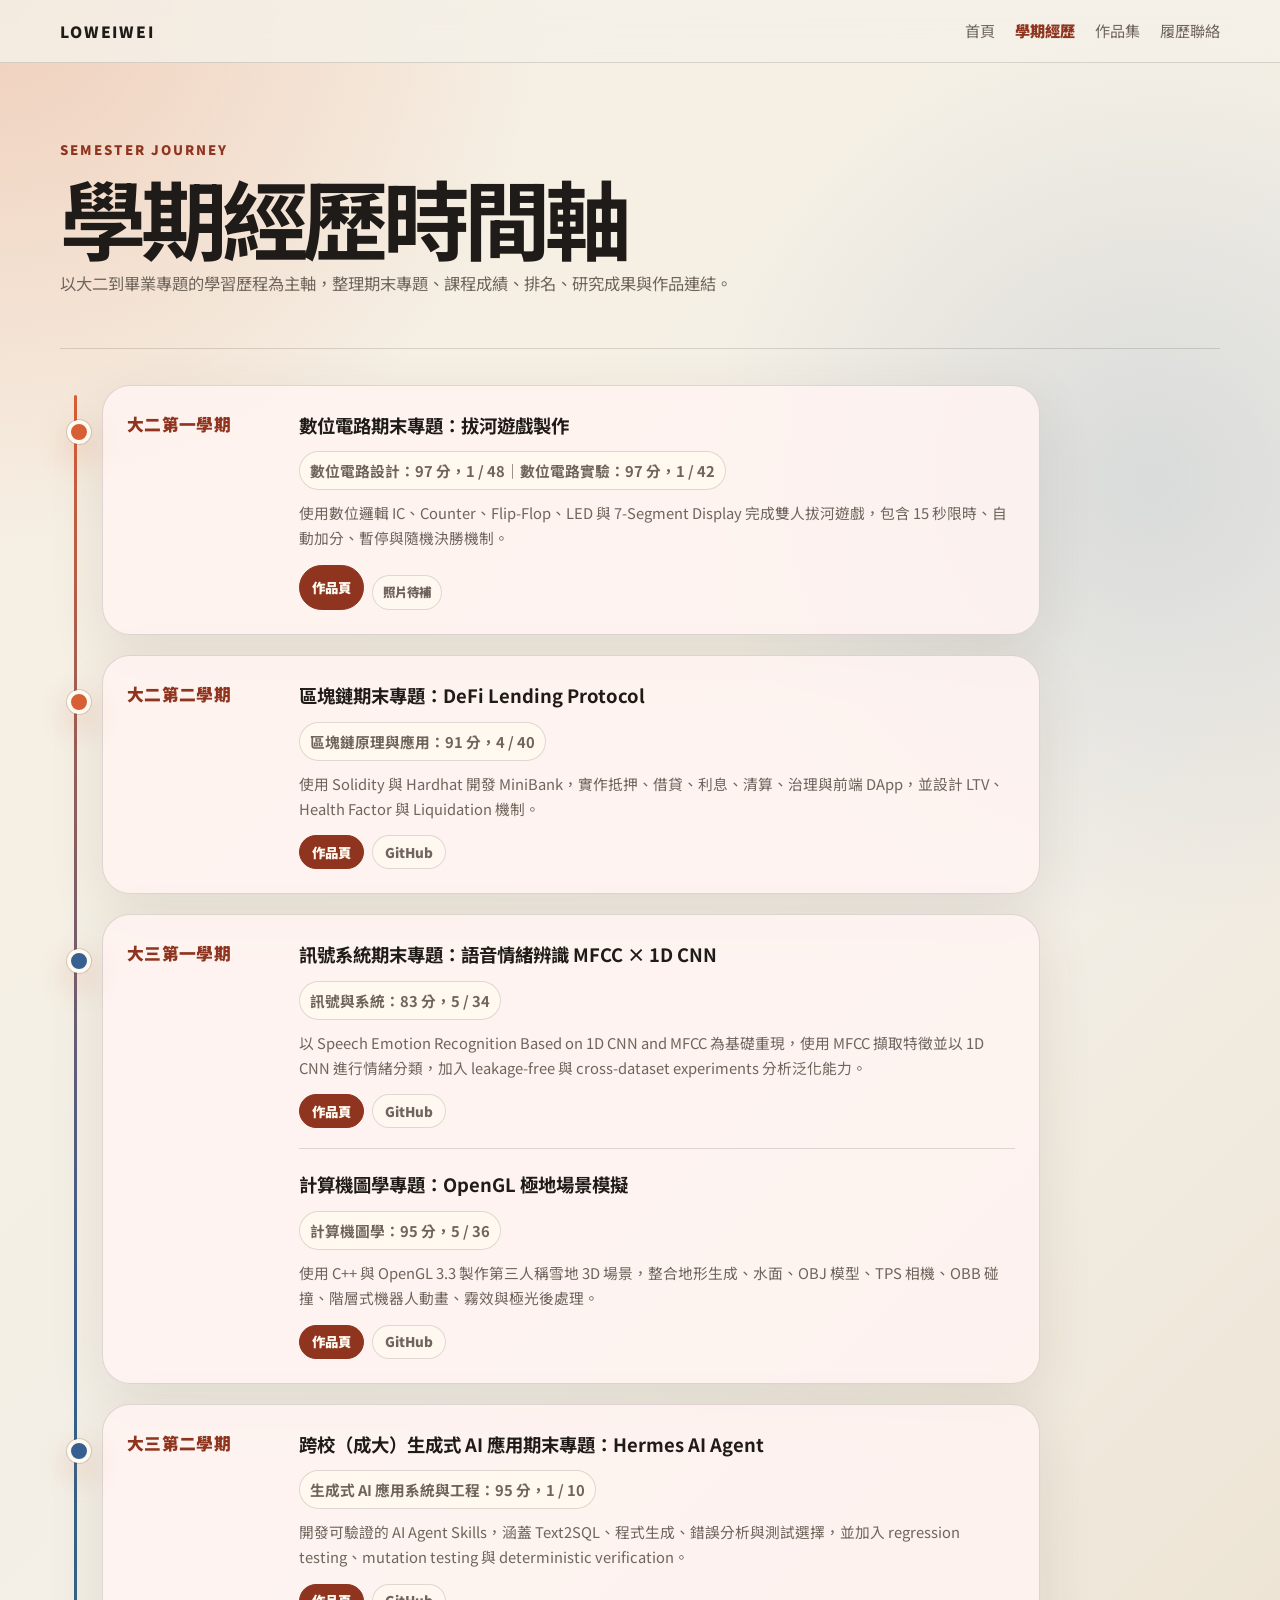
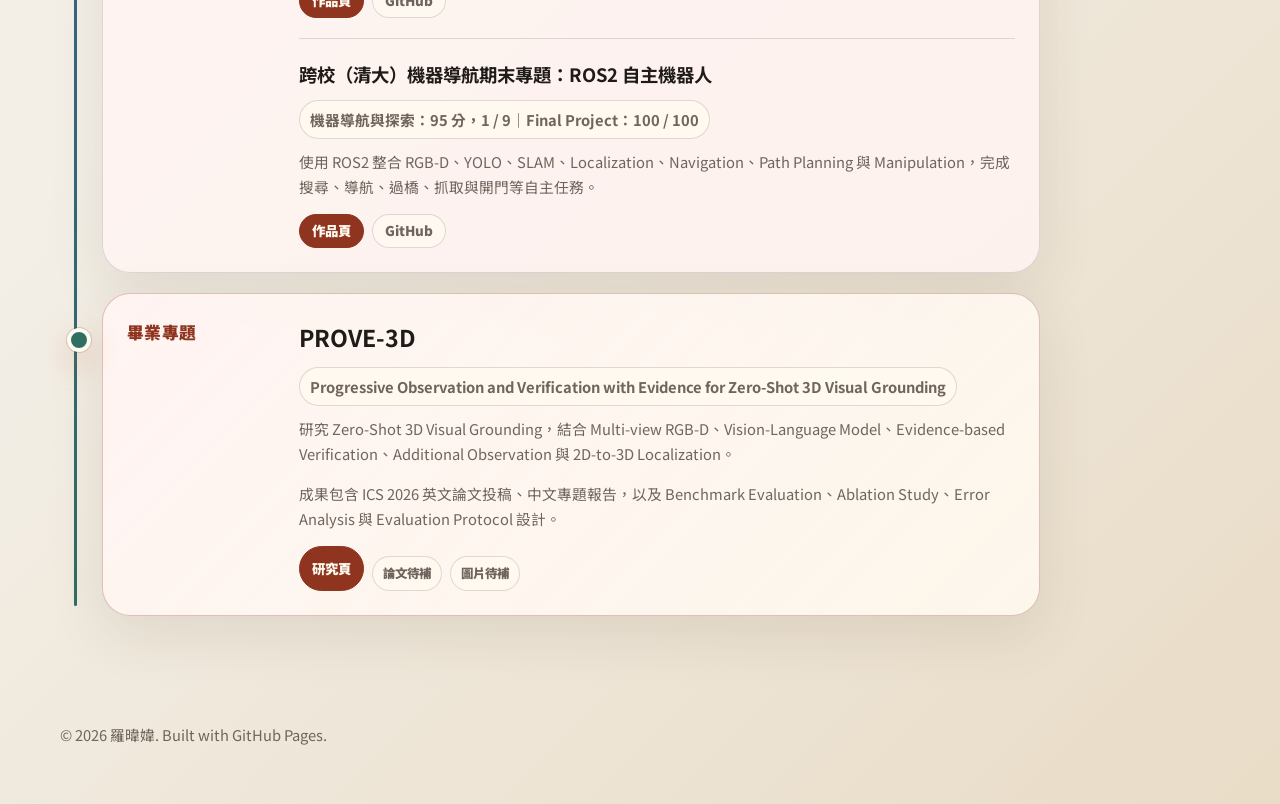
==== journey.html @ 08d52ed1 "Initial portfolio website" ====
<!doctype html>
<html lang="zh-Hant">
  <head>
    <meta charset="utf-8">
    <meta name="viewport" content="width=device-width, initial-scale=1">
    <meta name="description" content="羅暐媁 112-1 到 114-2 的學期經歷時間軸。">
    <title>學期經歷 | 羅暐媁</title>
    <link rel="preconnect" href="https://fonts.googleapis.com">
    <link rel="preconnect" href="https://fonts.gstatic.com" crossorigin>
    <link href="https://fonts.googleapis.com/css2?family=Noto+Sans+TC:wght@400;500;700;900&display=swap" rel="stylesheet">
    <link rel="stylesheet" href="styles.css">
  </head>
  <body>
    <header class="site-header">
      <nav class="nav" aria-label="主要導覽">
        <a class="logo" href="index.html">LOWEIWEI</a>
        <div class="nav-links">
          <a href="index.html">首頁</a>
          <a class="active" href="journey.html">學期經歷</a>
          <a href="projects.html">作品集</a>
          <a href="resume.html">履歷聯絡</a>
        </div>
      </nav>
    </header>

    <main>
      <section class="section page-hero">
        <p class="eyebrow">Semester Journey</p>
        <h1>學期經歷時間軸</h1>
        <p class="hero-text">
          以大二到畢業專題的學習歷程為主軸，整理期末專題、課程成績、排名、研究成果與作品連結。
        </p>
      </section>

      <section class="section journey-section page-section">
        <div class="semester-track curated-timeline" aria-label="專題與學習歷程時間軸">
          <article class="semester-card journey-card">
            <p class="semester-term">大二第一學期</p>
            <div class="journey-content">
              <h3>數位電路期末專題：拔河遊戲製作</h3>
              <p class="semester-result">數位電路設計：97 分，1 / 48｜數位電路實驗：97 分，1 / 42</p>
              <p>使用數位邏輯 IC、Counter、Flip-Flop、LED 與 7-Segment Display 完成雙人拔河遊戲，包含 15 秒限時、自動加分、暫停與隨機決勝機制。</p>
              <div class="journey-actions">
                <a href="project-digital-tug.html">作品頁</a>
                <span>照片待補</span>
              </div>
            </div>
          </article>

          <article class="semester-card journey-card">
            <p class="semester-term">大二第二學期</p>
            <div class="journey-content">
              <h3>區塊鏈期末專題：DeFi Lending Protocol</h3>
              <p class="semester-result">區塊鏈原理與應用：91 分，4 / 40</p>
              <p>使用 Solidity 與 Hardhat 開發 MiniBank，實作抵押、借貸、利息、清算、治理與前端 DApp，並設計 LTV、Health Factor 與 Liquidation 機制。</p>
              <div class="journey-actions">
                <a href="project-defi.html">作品頁</a>
                <a href="https://github.com/loweiwei/decentralized-bank-dapp" target="_blank" rel="noreferrer">GitHub</a>
              </div>
            </div>
          </article>

          <article class="semester-card journey-card">
            <p class="semester-term">大三第一學期</p>
            <div class="journey-content">
              <div class="journey-project">
                <h3>訊號系統期末專題：語音情緒辨識 MFCC × 1D CNN</h3>
                <p class="semester-result">訊號與系統：83 分，5 / 34</p>
                <p>以 Speech Emotion Recognition Based on 1D CNN and MFCC 為基礎重現，使用 MFCC 擷取特徵並以 1D CNN 進行情緒分類，加入 leakage-free 與 cross-dataset experiments 分析泛化能力。</p>
                <div class="journey-actions">
                  <a href="project-ser.html">作品頁</a>
                  <a href="https://github.com/loweiwei/ser-1d-cnn-mfcc" target="_blank" rel="noreferrer">GitHub</a>
                </div>
              </div>

              <div class="journey-project">
                <h3>計算機圖學專題：OpenGL 極地場景模擬</h3>
                <p class="semester-result">計算機圖學：95 分，5 / 36</p>
                <p>使用 C++ 與 OpenGL 3.3 製作第三人稱雪地 3D 場景，整合地形生成、水面、OBJ 模型、TPS 相機、OBB 碰撞、階層式機器人動畫、霧效與極光後處理。</p>
                <div class="journey-actions">
                  <a href="project-opengl.html">作品頁</a>
                  <a href="https://github.com/loweiwei/OpenGL_Game" target="_blank" rel="noreferrer">GitHub</a>
                </div>
              </div>
            </div>
          </article>

          <article class="semester-card journey-card">
            <p class="semester-term">大三第二學期</p>
            <div class="journey-content">
              <div class="journey-project">
                <h3>跨校（成大）生成式 AI 應用期末專題：Hermes AI Agent</h3>
                <p class="semester-result">生成式 AI 應用系統與工程：95 分，1 / 10</p>
                <p>開發可驗證的 AI Agent Skills，涵蓋 Text2SQL、程式生成、錯誤分析與測試選擇，並加入 regression testing、mutation testing 與 deterministic verification。</p>
                <div class="journey-actions">
                  <a href="project-hermes.html">作品頁</a>
                  <a href="https://github.com/loweiwei/aiase-llm-agent-verification" target="_blank" rel="noreferrer">GitHub</a>
                </div>
              </div>

              <div class="journey-project">
                <h3>跨校（清大）機器導航期末專題：ROS2 自主機器人</h3>
                <p class="semester-result">機器導航與探索：95 分，1 / 9｜Final Project：100 / 100</p>
                <p>使用 ROS2 整合 RGB-D、YOLO、SLAM、Localization、Navigation、Path Planning 與 Manipulation，完成搜尋、導航、過橋、抓取與開門等自主任務。</p>
                <div class="journey-actions">
                  <a href="project-ros.html">作品頁</a>
                  <a href="https://github.com/loweiwei/pros_portfolio" target="_blank" rel="noreferrer">GitHub</a>
                </div>
              </div>
            </div>
          </article>

          <article class="semester-card journey-card featured-journey">
            <p class="semester-term">畢業專題</p>
            <div class="journey-content">
              <h3>PROVE-3D</h3>
              <p class="semester-result">Progressive Observation and Verification with Evidence for Zero-Shot 3D Visual Grounding</p>
              <p>研究 Zero-Shot 3D Visual Grounding，結合 Multi-view RGB-D、Vision-Language Model、Evidence-based Verification、Additional Observation 與 2D-to-3D Localization。</p>
              <p>成果包含 ICS 2026 英文論文投稿、中文專題報告，以及 Benchmark Evaluation、Ablation Study、Error Analysis 與 Evaluation Protocol 設計。</p>
              <div class="journey-actions">
                <a href="project-prove3d.html">研究頁</a>
                <span>論文待補</span>
                <span>圖片待補</span>
              </div>
            </div>
          </article>
        </div>
      </section>
    </main>

    <footer class="footer">
      <p>© 2026 羅暐媁. Built with GitHub Pages.</p>
    </footer>
  </body>
</html>
---- styles.css ----
:root {
  color-scheme: light;
  --bg: #f3efe7;
  --surface: #fffaf0;
  --surface-soft: rgba(255, 250, 240, 0.76);
  --surface-strong: #141414;
  --text: #1f1b18;
  --muted: #6f655c;
  --line: rgba(31, 27, 24, 0.14);
  --accent: #d85f35;
  --accent-deep: #8f351f;
  --accent-soft: #f4d5c5;
  --green: #2f6f61;
  --blue: #375f92;
  --purple: #7350a3;
  --shadow: 0 24px 80px rgba(69, 45, 25, 0.14);
}

* {
  box-sizing: border-box;
}

html {
  scroll-behavior: smooth;
}

body {
  margin: 0;
  background:
    radial-gradient(circle at top left, rgba(216, 95, 53, 0.22), transparent 34rem),
    radial-gradient(circle at 90% 20%, rgba(55, 95, 146, 0.14), transparent 28rem),
    linear-gradient(135deg, #f7efe2 0%, var(--bg) 50%, #e9dcc7 100%);
  color: var(--text);
  font-family: "Noto Sans TC", system-ui, -apple-system, BlinkMacSystemFont, "Segoe UI", sans-serif;
  font-size: 15.5px;
  line-height: 1.7;
}

a {
  color: inherit;
  text-decoration: none;
}

.site-header {
  position: sticky;
  top: 0;
  z-index: 10;
  border-bottom: 1px solid var(--line);
  background: rgba(245, 241, 232, 0.82);
  backdrop-filter: blur(18px);
}

.nav {
  display: flex;
  align-items: center;
  justify-content: space-between;
  width: min(1160px, calc(100% - 32px));
  margin: 0 auto;
  padding: 18px 0;
}

.logo {
  font-weight: 900;
  letter-spacing: 0.12em;
}

.nav-links {
  display: flex;
  gap: 20px;
  color: var(--muted);
  font-size: 0.95rem;
  white-space: nowrap;
}

.nav-links a:hover,
.nav-links a.active,
.contact-links a:hover,
.profile-links a:hover,
.project-links a:hover,
.project-card:hover h3,
.link-row a:hover,
.inline-link:hover {
  color: var(--accent-deep);
}

.nav-links a.active {
  font-weight: 900;
}

.section {
  width: min(1160px, calc(100% - 32px));
  margin: 0 auto;
  padding: 72px 0;
}

.hero {
  display: grid;
  grid-template-columns: minmax(0, 1.35fr) minmax(300px, 0.65fr);
  gap: 36px;
  align-items: center;
  min-height: calc(100vh - 76px);
}

.compact-hero {
  min-height: auto;
  padding-top: 84px;
}

.page-hero {
  padding: 76px 0 34px;
}

.page-hero h1 {
  max-width: 900px;
}

.page-section {
  padding-top: 28px;
}

.eyebrow,
.card-kicker,
.project-type {
  margin: 0 0 12px;
  color: var(--accent-deep);
  font-size: 0.82rem;
  font-weight: 900;
  letter-spacing: 0.16em;
  text-transform: uppercase;
}

h1,
h2,
h3,
p {
  margin-top: 0;
}

h1 {
  margin-bottom: 10px;
  font-size: clamp(2.8rem, 7vw, 5.4rem);
  line-height: 1;
  letter-spacing: -0.06em;
}

h2 {
  margin-bottom: 18px;
  font-size: clamp(1.65rem, 3vw, 2.55rem);
  line-height: 1.08;
  letter-spacing: -0.05em;
}

h3 {
  margin-bottom: 8px;
  font-size: 1.15rem;
}

h4 {
  margin: 0 0 8px;
  font-size: 1.04rem;
  line-height: 1.35;
}

.hero-lead {
  margin-bottom: 22px;
  color: var(--accent-deep);
  font-size: clamp(1.05rem, 1.8vw, 1.35rem);
  font-weight: 900;
}

.hero-text {
  max-width: 760px;
  color: var(--muted);
  font-size: 1.02rem;
}

.hero-actions,
.profile-links,
.project-links,
.link-row {
  display: flex;
  flex-wrap: wrap;
  gap: 12px;
}

.hero-actions {
  margin-top: 32px;
}

.button,
.profile-links a,
.project-links a,
.project-links span,
.link-row a,
.pending-link,
.inline-link {
  display: inline-flex;
  align-items: center;
  justify-content: center;
  min-height: 44px;
  padding: 0 18px;
  border: 1px solid var(--surface-strong);
  border-radius: 999px;
  font-weight: 900;
}

.button.primary,
.project-links a:first-child,
.project-links span:first-child:not(.pending-link) {
  background: var(--surface-strong);
  color: #fffaf0;
}

.button.secondary,
.profile-links a,
.project-links a,
.project-links span,
.link-row a,
.pending-link,
.inline-link {
  background: transparent;
}

.pending-link {
  border-color: var(--line);
  color: var(--muted);
  cursor: default;
}

.profile-card,
.highlight-card,
.project-card,
.timeline-item,
.resume-sidebar,
.contact-section {
  border: 1px solid var(--line);
  border-radius: 30px;
  background: var(--surface-soft);
  box-shadow: var(--shadow);
}

.profile-card {
  padding: 26px;
  transform: rotate(1.2deg);
}

.avatar {
  display: grid;
  width: 112px;
  height: 112px;
  margin-bottom: 24px;
  place-items: center;
  border-radius: 30px;
  background: var(--surface-strong);
  color: #fffaf0;
  font-size: 2.2rem;
  font-weight: 900;
}

.profile-card p,
.profile-card li,
.muted,
.section-heading p,
.highlight-card p,
.project-card p,
.contact-section p,
.compact-list,
.info-list dd {
  color: var(--muted);
}

.profile-card ul {
  padding-left: 18px;
  margin: 0 0 22px;
}

.split-section {
  display: grid;
  grid-template-columns: 0.8fr 1.2fr;
  gap: 48px;
  border-top: 1px solid var(--line);
}

.content-block {
  font-size: 1rem;
}

.overview-grid {
  display: grid;
  grid-template-columns: repeat(3, 1fr);
  gap: 18px;
}

.overview-card {
  min-height: 220px;
  padding: 26px;
  border: 1px solid var(--line);
  border-radius: 28px;
  background: var(--surface-soft);
  box-shadow: var(--shadow);
}

.overview-card:hover {
  transform: translateY(-3px);
}

.overview-card p:last-child {
  color: var(--muted);
}

.admission-hero {
  display: grid;
  grid-template-columns: minmax(0, 1fr) 320px;
  gap: 36px;
  align-items: center;
  padding-top: 84px;
}

.admission-copy h1 {
  margin-bottom: 14px;
}

.quick-contact {
  display: flex;
  flex-wrap: wrap;
  gap: 10px;
  margin-top: 26px;
}

.quick-contact a {
  display: inline-flex;
  min-height: 38px;
  align-items: center;
  padding: 0 13px;
  border: 1px solid var(--line);
  border-radius: 999px;
  background: rgba(255, 250, 240, 0.72);
  color: var(--muted);
  font-weight: 900;
}

.quick-contact a:hover {
  color: var(--accent-deep);
}

.photo-profile-card,
.admission-card,
.selected-project-card {
  border: 1px solid var(--line);
  border-radius: 28px;
  background: rgba(255, 244, 242, 0.86);
  box-shadow: var(--shadow);
}

.photo-profile-card {
  padding: 24px;
}

.photo-profile-card p {
  color: var(--muted);
}

.photo-placeholder {
  display: grid;
  min-height: 260px;
  margin-bottom: 22px;
  place-items: center;
  border: 1px dashed rgba(31, 27, 24, 0.26);
  border-radius: 24px;
  background:
    linear-gradient(135deg, rgba(255, 250, 240, 0.9), rgba(244, 213, 197, 0.56)),
    repeating-linear-gradient(135deg, rgba(31, 27, 24, 0.06) 0 10px, transparent 10px 20px);
  color: var(--muted);
  font-weight: 900;
}

.profile-photo {
  display: block;
  width: 100%;
  height: 260px;
  margin-bottom: 22px;
  border-radius: 24px;
  object-fit: cover;
  object-position: center;
  box-shadow: 0 16px 48px rgba(69, 45, 25, 0.12);
}

.admission-section {
  border-top: 1px solid var(--line);
}

.admission-grid {
  display: grid;
  gap: 18px;
}

.two-cards {
  grid-template-columns: repeat(2, 1fr);
}

.admission-card {
  padding: 26px;
}

.feature-card {
  border-color: rgba(143, 53, 31, 0.26);
  background: linear-gradient(135deg, rgba(255, 244, 242, 0.96), rgba(255, 250, 240, 0.86));
}

.clean-list {
  margin: 16px 0 0;
  padding-left: 20px;
  color: var(--muted);
}

.clean-list li + li {
  margin-top: 6px;
}

.selected-projects-grid {
  display: grid;
  grid-template-columns: repeat(2, 1fr);
  gap: 18px;
}

.selected-project-card {
  display: grid;
  grid-template-columns: 180px minmax(0, 1fr);
  gap: 20px;
  padding: 20px;
}

.selected-project-card.primary-project {
  grid-column: 1 / -1;
  grid-template-columns: 260px minmax(0, 1fr);
  border-color: rgba(143, 53, 31, 0.3);
  background: linear-gradient(135deg, rgba(255, 244, 242, 0.98), rgba(255, 250, 240, 0.86));
}

.selected-project-card p:not(.project-type) {
  color: var(--muted);
}

.project-image-placeholder {
  display: grid;
  min-height: 180px;
  place-items: center;
  border: 1px dashed rgba(31, 27, 24, 0.26);
  border-radius: 22px;
  background:
    linear-gradient(135deg, rgba(255, 250, 240, 0.92), rgba(244, 213, 197, 0.5)),
    repeating-linear-gradient(135deg, rgba(31, 27, 24, 0.05) 0 10px, transparent 10px 20px);
  color: var(--muted);
  font-weight: 900;
  text-align: center;
}

.project-preview-image {
  display: block;
  width: 100%;
  height: 180px;
  border-radius: 22px;
  object-fit: contain;
  object-position: center;
  border: 1px solid var(--line);
  background: var(--surface);
}

.selected-project-card.primary-project .project-preview-image {
  height: 220px;
}

.project-cover-image {
  position: relative;
  z-index: 2;
  display: block;
  width: min(86%, 280px);
  max-height: 220px;
  padding: 8px;
  border-radius: 20px;
  background: rgba(255, 250, 240, 0.94);
  object-fit: contain;
  box-shadow: 0 18px 50px rgba(20, 20, 20, 0.18);
}

.media-figure-card {
  border: 1px solid var(--line);
  border-radius: 28px;
  overflow: hidden;
  background: var(--surface-soft);
  box-shadow: 0 16px 48px rgba(69, 45, 25, 0.08);
}

.media-figure-card img {
  display: block;
  width: 100%;
  height: auto;
}

.media-figure-card p {
  margin: 0;
  padding: 16px 18px;
  color: var(--muted);
  font-weight: 700;
}

.research-subnav {
  position: sticky;
  top: 64px;
  z-index: 9;
  display: flex;
  justify-content: center;
  gap: 10px;
  padding: 10px 16px;
  border-bottom: 1px solid var(--line);
  background: rgba(255, 250, 240, 0.82);
  backdrop-filter: blur(16px);
}

.research-subnav a {
  padding: 5px 10px;
  border: 1px solid var(--line);
  border-radius: 999px;
  color: var(--muted);
  font-size: 0.82rem;
  font-weight: 900;
}

.research-subnav a:hover {
  color: var(--accent-deep);
}

.research-page {
  background: rgba(255, 255, 255, 0.28);
}

.research-hero {
  display: grid;
  grid-template-columns: minmax(0, 0.95fr) minmax(360px, 1.05fr);
  gap: 26px;
  align-items: center;
  padding-top: 54px;
}

.research-hero h1 {
  font-size: clamp(2.4rem, 6vw, 4.4rem);
}

.research-hero h2 {
  max-width: 820px;
  color: var(--accent-deep);
  font-size: clamp(1.05rem, 1.6vw, 1.45rem);
  letter-spacing: -0.03em;
}

.research-hero .hero-text {
  font-size: 0.98rem;
}

.research-meta-card {
  display: grid;
  gap: 4px;
  max-width: 720px;
  margin-top: 18px;
  padding: 14px 16px;
  border: 1px solid var(--line);
  border-radius: 20px;
  background: rgba(255, 244, 242, 0.82);
}

.research-meta-card p {
  margin: 0;
  color: var(--muted);
  font-size: 0.88rem;
  font-weight: 700;
}

.research-section {
  border-top: 1px solid var(--line);
}

.research-copy {
  max-width: 800px;
}

.research-copy p,
.research-note,
.research-card p,
.comparison-card p,
.research-output-card p {
  color: var(--muted);
  font-size: 0.94rem;
}

.research-question {
  margin: 16px 0;
  padding: 14px 16px;
  border-left: 4px solid var(--accent-deep);
  border-radius: 18px;
  background: rgba(255, 244, 242, 0.9);
  color: var(--text);
  font-weight: 900;
  line-height: 1.65;
}

.two-column-research {
  display: grid;
  grid-template-columns: minmax(0, 0.9fr) minmax(320px, 1.1fr);
  gap: 30px;
  align-items: center;
}

.research-figure {
  display: block;
  overflow: hidden;
  border: 1px solid var(--line);
  border-radius: 22px;
  background: var(--surface);
  box-shadow: var(--shadow);
}

.research-figure img {
  display: block;
  width: 100%;
  height: auto;
}

.research-figure span {
  display: block;
  padding: 10px 14px;
  color: var(--muted);
  font-size: 0.84rem;
  font-weight: 700;
}

.hero-figure img {
  max-height: 360px;
  object-fit: contain;
}

.full-width-figure img {
  max-height: 620px;
  object-fit: contain;
}

.full-width-figure {
  margin-bottom: 18px;
}

.research-placeholder,
.query-box,
.comparison-card,
.verification-flow,
.research-card,
.result-card,
.research-output-card {
  border: 1px solid var(--line);
  border-radius: 26px;
  background: rgba(255, 244, 242, 0.86);
  box-shadow: 0 16px 48px rgba(69, 45, 25, 0.08);
}

.research-placeholder {
  display: grid;
  min-height: 160px;
  place-items: center;
  padding: 18px;
  border-style: dashed;
  color: var(--muted);
  font-weight: 900;
  text-align: center;
}

.small-placeholder {
  min-height: 110px;
  margin-bottom: 12px;
}

.wide-placeholder,
.table-placeholder {
  min-height: 220px;
}

.concept-flow,
.verification-flow {
  display: grid;
  gap: 12px;
}

.research-image-pair {
  display: grid;
  grid-template-columns: repeat(2, minmax(0, 1fr));
  gap: 12px;
}

.research-image-stack {
  display: grid;
  gap: 12px;
}

.research-image-pair .research-figure img {
  max-height: 260px;
  object-fit: contain;
}

.research-image-stack .research-figure img {
  max-height: 320px;
  object-fit: contain;
}

.research-figure.image-only span {
  display: none;
}

.query-box,
.verification-flow span,
.mapping-strip span,
.mini-flow span {
  padding: 10px;
  border-radius: 14px;
  background: rgba(255, 250, 240, 0.82);
  color: var(--text);
  font-weight: 900;
  text-align: center;
}

.mini-flow,
.mapping-strip {
  display: grid;
  grid-template-columns: repeat(3, 1fr);
  gap: 10px;
}

.mapping-strip {
  grid-template-columns: repeat(6, 1fr);
  margin-bottom: 14px;
}

.comparison-card {
  display: grid;
  gap: 10px;
  padding: 18px;
}

.comparison-card > div:not(.research-placeholder) {
  padding: 16px;
  border-radius: 18px;
  background: rgba(255, 250, 240, 0.72);
}

.research-card-grid {
  display: grid;
  gap: 16px;
}

.three-cards {
  grid-template-columns: repeat(3, 1fr);
}

.four-cards {
  grid-template-columns: repeat(4, 1fr);
}

.research-card {
  padding: 18px;
}

.compact-research-cards .research-card {
  padding: 18px;
}

.result-highlight-grid {
  display: grid;
  grid-template-columns: repeat(4, 1fr);
  gap: 14px;
  margin-bottom: 18px;
}

.small-result-grid {
  grid-template-columns: repeat(3, 1fr);
  margin-top: 18px;
}

.result-card {
  padding: 16px;
  text-align: center;
}

.result-card p {
  margin-bottom: 4px;
  color: var(--accent-deep);
  font-weight: 900;
}

.result-card strong {
  display: block;
  color: var(--text);
  font-size: clamp(1.6rem, 3vw, 2.4rem);
  line-height: 1;
}

.result-card span {
  color: var(--muted);
  font-weight: 700;
}

.result-layout {
  display: grid;
  grid-template-columns: minmax(0, 1.35fr) minmax(280px, 0.65fr);
  gap: 18px;
  align-items: center;
  margin-top: 18px;
}

.early-stop-figure {
  width: min(100%, 520px);
  justify-self: end;
}

.early-stop-figure img {
  max-height: 360px;
  object-fit: contain;
}

.reverse-layout {
  grid-template-columns: minmax(280px, 0.65fr) minmax(0, 1.35fr);
}

.research-note {
  max-width: 800px;
  margin-top: 18px;
}

.future-card {
  align-self: stretch;
}

.future-card p {
  margin-bottom: 8px;
  font-weight: 900;
}

.research-output-card {
  padding: 24px;
}

.pipeline-overview-section {
  display: grid;
  gap: 28px;
}

.pipeline-section-card {
  padding: 24px;
  border: 1px solid var(--line);
  border-radius: 28px;
  background: rgba(255, 250, 240, 0.82);
  box-shadow: 0 16px 48px rgba(69, 45, 25, 0.08);
}

.pipeline-section-heading {
  display: grid;
  grid-template-columns: 52px minmax(0, 1fr);
  gap: 16px;
  align-items: start;
  margin-bottom: 18px;
}

.pipeline-label {
  display: grid;
  width: 52px;
  height: 52px;
  place-items: center;
  border-radius: 18px;
  background: var(--accent-deep);
  color: #fffaf0;
  font-size: 1.35rem;
  font-weight: 900;
}

.pipeline-section-heading h3 {
  margin-bottom: 4px;
  color: var(--text);
  font-size: clamp(1.35rem, 2.4vw, 2rem);
}

.pipeline-section-heading p:not(.pipeline-subtitle),
.pipeline-step-row p {
  color: var(--muted);
  font-size: 0.92rem;
}

.pipeline-subtitle {
  margin-bottom: 8px;
  color: var(--accent-deep);
  font-weight: 900;
}

.pipeline-highlight {
  width: fit-content;
  max-width: 100%;
  margin: 0 0 16px;
  padding: 10px 14px;
  border-left: 4px solid var(--accent-deep);
  border-radius: 16px;
  background: rgba(244, 213, 197, 0.48);
  color: var(--accent-deep);
  font-weight: 900;
}

.pipeline-image-placeholder {
  display: grid;
  min-height: 230px;
  margin-bottom: 18px;
  place-items: center;
  border: 1px dashed rgba(31, 27, 24, 0.28);
  border-radius: 24px;
  background:
    linear-gradient(135deg, rgba(255, 250, 240, 0.9), rgba(244, 213, 197, 0.38)),
    repeating-linear-gradient(135deg, rgba(31, 27, 24, 0.05) 0 10px, transparent 10px 20px);
  color: var(--muted);
  font-weight: 900;
  text-align: center;
}

.pipeline-image-card {
  display: block;
  margin-bottom: 18px;
  overflow: hidden;
  border: 1px solid var(--line);
  border-radius: 24px;
  background: var(--surface);
}

.pipeline-image-card img {
  display: block;
  width: 100%;
  max-height: 420px;
  object-fit: contain;
}

.pipeline-step-row {
  display: grid;
  grid-template-columns: repeat(3, 1fr);
  gap: 28px;
}

.pipeline-step-row article {
  position: relative;
  min-height: 150px;
  padding: 18px;
  border: 1px solid var(--line);
  border-radius: 22px;
  background: rgba(255, 244, 242, 0.86);
}

.pipeline-step-row article:not(:last-child)::after {
  position: absolute;
  top: 50%;
  right: -25px;
  width: 22px;
  height: 22px;
  border-radius: 999px;
  background: var(--surface-strong);
  color: #fffaf0;
  content: "→";
  font-size: 0.82rem;
  line-height: 22px;
  text-align: center;
  transform: translateY(-50%);
}

.pipeline-step-row h4 {
  margin-bottom: 8px;
  color: var(--text);
}

.lightbox {
  position: fixed;
  inset: 0;
  z-index: 50;
  display: none;
  align-items: center;
  justify-content: center;
  padding: 28px;
  background: rgba(20, 20, 20, 0.86);
}

.lightbox:target {
  display: flex;
}

.lightbox img {
  max-width: min(1200px, 96vw);
  max-height: 88vh;
  border-radius: 16px;
  background: #fff;
}

.lightbox-close {
  position: fixed;
  top: 18px;
  right: 24px;
  color: #fffaf0;
  font-size: 2rem;
  font-weight: 900;
}

.tag-list {
  display: flex;
  flex-wrap: wrap;
  gap: 10px;
  margin-top: 24px;
}

.tag-list span {
  padding: 8px 14px;
  border: 1px solid var(--line);
  border-radius: 999px;
  background: rgba(255, 250, 240, 0.72);
  color: var(--muted);
  font-size: 0.92rem;
}

.section-heading {
  max-width: 760px;
  margin-bottom: 30px;
}

.highlight-grid {
  display: grid;
  grid-template-columns: 1.3fr 0.7fr;
  gap: 18px;
}

.highlight-card {
  padding: 28px;
}

.highlight-card.featured {
  background: var(--surface-strong);
  color: #fffaf0;
}

.highlight-card.featured p,
.highlight-card.featured .compact-list,
.highlight-card.featured .card-kicker {
  color: rgba(255, 250, 240, 0.72);
}

.highlight-card.featured .link-row a {
  border-color: rgba(255, 250, 240, 0.5);
}

.highlight-card.featured .pending-link {
  border-color: rgba(255, 250, 240, 0.32);
  color: rgba(255, 250, 240, 0.72);
}

.compact-list {
  padding-left: 20px;
  margin: 18px 0 0;
}

.compact-list li + li {
  margin-top: 6px;
}

.projects-section {
  border-top: 1px solid var(--line);
}

.journey-section {
  border-top: 1px solid var(--line);
}

.semester-track {
  position: relative;
  display: grid;
  max-width: 980px;
  gap: 20px;
  overflow: visible;
  padding: 8px 0 8px 42px;
}

.semester-track::before {
  position: absolute;
  top: 18px;
  bottom: 18px;
  left: 14px;
  width: 3px;
  border-radius: 999px;
  background: linear-gradient(180deg, var(--accent), var(--blue), var(--green));
  content: "";
}

.semester-card {
  position: relative;
  display: grid;
  grid-template-columns: 150px minmax(0, 1fr);
  gap: 22px;
  min-width: 0;
  padding: 24px;
  border: 1px solid var(--line);
  border-radius: 28px;
  background: rgba(255, 244, 242, 0.86);
  box-shadow: 0 18px 56px rgba(69, 45, 25, 0.1);
}

.semester-card::before {
  position: absolute;
  top: 34px;
  left: -36px;
  width: 16px;
  height: 16px;
  border: 4px solid var(--surface);
  border-radius: 999px;
  background: var(--accent);
  box-shadow: 0 0 0 1px var(--line), 0 12px 30px rgba(216, 95, 53, 0.28);
  content: "";
}

.semester-card:nth-child(3)::before,
.semester-card:nth-child(4)::before {
  background: var(--blue);
}

.semester-card:nth-child(5)::before,
.semester-card:nth-child(6)::before {
  background: var(--green);
}

.semester-card.current {
  background: var(--surface-strong);
  color: #fffaf0;
}

.semester-term {
  margin-bottom: 0;
  color: var(--accent-deep);
  font-size: 1.05rem;
  font-weight: 900;
  letter-spacing: 0.02em;
}

.semester-card.current .semester-term,
.semester-card.current p,
.semester-card.current span {
  color: rgba(255, 250, 240, 0.78);
}

.semester-card p:not(.semester-term),
.journey-project p {
  color: var(--muted);
  font-size: 0.92rem;
}

.semester-result {
  display: inline-block;
  max-width: 100%;
  margin-bottom: 10px;
  padding: 6px 10px;
  border: 1px solid var(--line);
  border-radius: 999px;
  background: rgba(255, 250, 240, 0.9);
  color: var(--muted);
  font-size: 0.82rem;
  font-weight: 700;
}

.journey-content h3 {
  margin-bottom: 10px;
  color: var(--text);
}

.journey-project + .journey-project {
  margin-top: 20px;
  padding-top: 20px;
  border-top: 1px solid var(--line);
}

.journey-actions {
  display: flex;
  flex-wrap: wrap;
  gap: 8px;
  margin-top: 14px;
}

.journey-actions a,
.journey-actions span {
  display: inline-flex;
  min-height: 34px;
  align-items: center;
  padding: 0 12px;
  border: 1px solid var(--line);
  border-radius: 999px;
  background: rgba(255, 250, 240, 0.72);
  color: var(--muted);
  font-size: 0.84rem;
  font-weight: 900;
}

.journey-actions a:first-child {
  border-color: var(--accent-deep);
  background: var(--accent-deep);
  color: #fffaf0;
}

.journey-actions a:hover {
  transform: translateY(-1px);
}

.featured-journey {
  border-color: rgba(143, 53, 31, 0.28);
  background: linear-gradient(135deg, rgba(255, 244, 242, 0.96), rgba(255, 250, 240, 0.86));
}

.featured-journey h3 {
  font-size: 1.45rem;
}

.semester-card span {
  display: inline-flex;
  margin-top: 10px;
  padding: 6px 10px;
  border: 1px solid var(--line);
  border-radius: 999px;
  color: var(--muted);
  font-size: 0.78rem;
  font-weight: 900;
}

.semester-card.current .semester-term {
  color: var(--accent-deep);
}

.project-grid {
  display: grid;
  gap: 20px;
}

.project-card {
  display: grid;
  grid-template-columns: minmax(240px, 0.55fr) minmax(0, 1fr);
  overflow: hidden;
  transition: transform 160ms ease, box-shadow 160ms ease;
}

a.project-card:hover {
  transform: translateY(-4px);
}

.project-media {
  position: relative;
  display: grid;
  min-height: 300px;
  place-items: center;
  padding: 28px;
  overflow: hidden;
  color: #fffaf0;
  font-size: clamp(1.1rem, 2.4vw, 1.7rem);
  font-weight: 900;
  letter-spacing: -0.05em;
  line-height: 0.98;
  text-align: center;
}

.project-media::before {
  position: absolute;
  inset: 18px;
  border: 1px solid rgba(255, 250, 240, 0.24);
  border-radius: 26px;
  content: "";
}

.project-media p {
  position: relative;
  z-index: 2;
  margin: 18px 0 0;
  color: #fffaf0;
}

.cover-visual {
  position: relative;
  z-index: 2;
  width: min(190px, 66%);
  aspect-ratio: 1;
}

.cover-visual span {
  position: absolute;
  display: block;
}

.robot-head {
  inset: 22% 18% 34%;
  border: 2px solid rgba(255, 250, 240, 0.75);
  border-radius: 28px;
  background: rgba(255, 250, 240, 0.12);
  box-shadow: inset 0 0 42px rgba(255, 250, 240, 0.16);
}

.robot-eye {
  top: 40%;
  width: 16px;
  height: 16px;
  border-radius: 999px;
  background: #fffaf0;
}

.robot-eye.left {
  left: 36%;
}

.robot-eye.right {
  right: 36%;
}

.robot-base {
  left: 28%;
  right: 28%;
  bottom: 25%;
  height: 16px;
  border-radius: 999px;
  background: rgba(255, 250, 240, 0.82);
}

.path-line {
  left: 8%;
  right: 8%;
  bottom: 8%;
  height: 42px;
  border-right: 3px solid rgba(255, 250, 240, 0.72);
  border-bottom: 3px solid rgba(255, 250, 240, 0.72);
  border-radius: 0 0 40px 0;
}

.agent-core,
.agent-node {
  border-radius: 999px;
  background: rgba(255, 250, 240, 0.9);
  box-shadow: 0 0 42px rgba(255, 250, 240, 0.22);
}

.agent-core {
  inset: 32%;
}

.agent-node {
  width: 44px;
  height: 44px;
}

.node-a {
  top: 12%;
  left: 16%;
}

.node-b {
  top: 18%;
  right: 12%;
}

.node-c {
  bottom: 12%;
  left: 38%;
}

.agent-line {
  height: 3px;
  border-radius: 999px;
  background: rgba(255, 250, 240, 0.62);
  transform-origin: left center;
}

.line-a {
  top: 34%;
  left: 30%;
  width: 120px;
  transform: rotate(22deg);
}

.line-b {
  top: 60%;
  left: 42%;
  width: 90px;
  transform: rotate(104deg);
}

.coin {
  border-radius: 999px;
  border: 3px solid rgba(255, 250, 240, 0.75);
  background: rgba(255, 250, 240, 0.14);
}

.coin-main {
  inset: 19% 28% 32%;
}

.coin-main::after {
  position: absolute;
  inset: 30%;
  border-radius: inherit;
  background: rgba(255, 250, 240, 0.82);
  content: "";
}

.coin-back {
  inset: 14% 18% 37% 38%;
  opacity: 0.45;
}

.vault-line {
  left: 18%;
  right: 18%;
  bottom: 20%;
  height: 3px;
  border-radius: 999px;
  background: rgba(255, 250, 240, 0.7);
}

.bar {
  bottom: 22%;
  width: 18px;
  border-radius: 999px 999px 0 0;
  background: rgba(255, 250, 240, 0.72);
}

.bar-a {
  left: 32%;
  height: 46px;
}

.bar-b {
  left: 46%;
  height: 68px;
}

.bar-c {
  left: 60%;
  height: 36px;
}

.wave {
  left: 10%;
  right: 10%;
  height: 48px;
  border-top: 4px solid rgba(255, 250, 240, 0.8);
  border-radius: 50%;
}

.wave-a {
  top: 20%;
}

.wave-b {
  top: 34%;
  opacity: 0.72;
}

.wave-c {
  top: 48%;
  opacity: 0.48;
}

.mfcc-grid {
  left: 20%;
  right: 20%;
  bottom: 18%;
  height: 56px;
  border: 1px solid rgba(255, 250, 240, 0.45);
  background:
    linear-gradient(90deg, transparent 48%, rgba(255, 250, 240, 0.3) 50%, transparent 52%),
    linear-gradient(0deg, rgba(255, 250, 240, 0.12), rgba(255, 250, 240, 0.34));
}

.emotion-dot {
  width: 18px;
  height: 18px;
  border-radius: 999px;
  background: #fffaf0;
}

.dot-a {
  top: 18%;
  right: 18%;
}

.dot-b {
  bottom: 14%;
  left: 14%;
}

.scene-cube {
  border: 2px solid rgba(255, 250, 240, 0.76);
  border-radius: 18px;
  background: rgba(255, 250, 240, 0.13);
  transform: rotateX(58deg) rotateZ(45deg);
}

.cube-a {
  top: 23%;
  left: 18%;
  width: 82px;
  height: 82px;
}

.cube-b {
  right: 19%;
  bottom: 20%;
  width: 58px;
  height: 58px;
  opacity: 0.72;
}

.view-ray {
  left: 12%;
  height: 3px;
  border-radius: 999px;
  background: rgba(255, 250, 240, 0.72);
  transform-origin: left center;
}

.ray-a {
  top: 34%;
  width: 145px;
  transform: rotate(20deg);
}

.ray-b {
  top: 55%;
  width: 130px;
  transform: rotate(-14deg);
}

.language-chip {
  right: 10%;
  top: 12%;
  padding: 8px 12px;
  border: 1px solid rgba(255, 250, 240, 0.62);
  border-radius: 999px;
  color: #fffaf0;
  font-size: 0.8rem;
  font-weight: 900;
  letter-spacing: 0.12em;
}

.circuit-board {
  inset: 18% 13% 18%;
  border: 2px solid rgba(255, 250, 240, 0.72);
  border-radius: 24px;
  background:
    linear-gradient(90deg, transparent 48%, rgba(255, 250, 240, 0.22) 50%, transparent 52%),
    linear-gradient(0deg, transparent 48%, rgba(255, 250, 240, 0.22) 50%, transparent 52%),
    rgba(255, 250, 240, 0.1);
}

.led-dot {
  width: 18px;
  height: 18px;
  border-radius: 999px;
  background: #fffaf0;
  box-shadow: 0 0 24px rgba(255, 250, 240, 0.72);
}

.led-a {
  left: 27%;
  top: 34%;
}

.led-b {
  left: 46%;
  top: 34%;
}

.led-c {
  right: 27%;
  top: 34%;
}

.rope-line {
  left: 22%;
  right: 22%;
  top: 55%;
  height: 5px;
  border-radius: 999px;
  background: rgba(255, 250, 240, 0.72);
}

.switch-block {
  bottom: 25%;
  width: 42px;
  height: 24px;
  border-radius: 10px;
  background: rgba(255, 250, 240, 0.82);
}

.switch-a {
  left: 25%;
}

.switch-b {
  right: 25%;
}

.mountain-shape {
  bottom: 20%;
  border-left: 52px solid transparent;
  border-right: 52px solid transparent;
  border-bottom: 96px solid rgba(255, 250, 240, 0.76);
  filter: drop-shadow(0 12px 26px rgba(0, 0, 0, 0.16));
}

.mountain-a {
  left: 16%;
}

.mountain-b {
  right: 14%;
  bottom: 26%;
  opacity: 0.58;
  transform: scale(0.82);
}

.aurora-band {
  left: 12%;
  right: 12%;
  height: 34px;
  border-top: 5px solid rgba(255, 250, 240, 0.72);
  border-radius: 50%;
  transform: rotate(-9deg);
}

.band-a {
  top: 18%;
}

.band-b {
  top: 28%;
  opacity: 0.45;
  transform: rotate(7deg);
}

.player-dot {
  left: 49%;
  bottom: 25%;
  width: 18px;
  height: 18px;
  border-radius: 999px;
  background: #fffaf0;
  box-shadow: 0 0 24px rgba(255, 250, 240, 0.8);
}

.project-prove .project-media {
  background:
    linear-gradient(135deg, rgba(20, 20, 20, 0.18), transparent),
    linear-gradient(135deg, #263f8f, #161616 70%);
}

.project-circuit .project-media {
  background:
    linear-gradient(135deg, rgba(20, 20, 20, 0.18), transparent),
    linear-gradient(135deg, #0f766e, #18251f 70%);
}

.project-opengl .project-media {
  background:
    radial-gradient(circle at 80% 18%, rgba(255, 250, 240, 0.22), transparent 8rem),
    linear-gradient(135deg, rgba(20, 20, 20, 0.2), transparent),
    linear-gradient(135deg, #264b68, #101820 72%);
}

.project-ros .project-media {
  background:
    linear-gradient(135deg, rgba(20, 20, 20, 0.18), transparent),
    linear-gradient(135deg, var(--green), #101f1b);
}

.project-agent .project-media {
  background:
    linear-gradient(135deg, rgba(20, 20, 20, 0.18), transparent),
    linear-gradient(135deg, var(--blue), #141414);
}

.project-defi .project-media {
  background:
    linear-gradient(135deg, rgba(20, 20, 20, 0.18), transparent),
    linear-gradient(135deg, var(--purple), #1d142d);
}

.project-speech .project-media {
  background:
    linear-gradient(135deg, rgba(20, 20, 20, 0.18), transparent),
    linear-gradient(135deg, var(--accent), #3b1c12);
}

.project-body {
  padding: 30px;
}

.project-body .compact-list {
  margin-bottom: 22px;
}

.project-detail-hero {
  padding: 76px 0 38px;
}

.back-link {
  display: inline-flex;
  margin-bottom: 22px;
  color: var(--muted);
  font-weight: 900;
}

.back-link:hover {
  color: var(--accent-deep);
}

.detail-section {
  padding-top: 36px;
  padding-bottom: 48px;
}

.two-column-detail {
  display: grid;
  grid-template-columns: 0.42fr 1fr;
  gap: 32px;
  align-items: start;
}

.flow-diagram {
  display: grid;
  gap: 12px;
  align-items: stretch;
}

.wide-flow {
  grid-template-columns: repeat(6, minmax(120px, 1fr));
}

.flow-arrow {
  display: none;
}

.flow-step {
  position: relative;
  display: grid;
  min-height: 118px;
  place-items: center;
  padding: 18px;
  border: 1px solid var(--line);
  border-radius: 24px;
  background: rgba(255, 250, 240, 0.78);
  box-shadow: 0 16px 44px rgba(69, 45, 25, 0.1);
  color: var(--text);
  font-weight: 900;
  text-align: center;
}

.flow-step:not(:last-child)::after {
  position: absolute;
  top: 50%;
  right: -15px;
  z-index: 2;
  width: 24px;
  height: 24px;
  border-radius: 999px;
  background: var(--surface-strong);
  color: #fffaf0;
  content: "→";
  font-size: 0.9rem;
  line-height: 24px;
  text-align: center;
  transform: translateY(-50%);
}

.pipeline-list {
  display: grid;
  gap: 14px;
}

.horizontal-pipeline {
  grid-template-columns: repeat(5, 1fr);
}

.pipeline-item {
  display: grid;
  grid-template-columns: 52px 1fr;
  gap: 16px;
  padding: 22px;
  border: 1px solid var(--line);
  border-radius: 26px;
  background: var(--surface-soft);
  box-shadow: 0 16px 48px rgba(69, 45, 25, 0.1);
}

.horizontal-pipeline .pipeline-item {
  grid-template-columns: 1fr;
}

.pipeline-item > span {
  display: grid;
  width: 44px;
  height: 44px;
  place-items: center;
  border-radius: 16px;
  background: var(--surface-strong);
  color: #fffaf0;
  font-weight: 900;
}

.pipeline-item p,
.module-card p,
.detail-callout p,
.evidence-grid p {
  color: var(--muted);
}

.module-grid {
  display: grid;
  grid-template-columns: repeat(3, 1fr);
  gap: 16px;
}

.compact-modules {
  grid-template-columns: repeat(2, 1fr);
}

.module-card,
.detail-callout,
.evidence-grid article {
  border: 1px solid var(--line);
  border-radius: 26px;
  background: var(--surface-soft);
  box-shadow: 0 16px 48px rgba(69, 45, 25, 0.1);
}

.module-card {
  padding: 24px;
}

.detail-callout {
  padding: 30px;
}

.evidence-grid {
  display: grid;
  grid-template-columns: repeat(3, 1fr);
  gap: 16px;
  margin-top: 22px;
}

.evidence-grid article {
  padding: 22px;
}

.media-gallery {
  display: grid;
  grid-template-columns: repeat(3, 1fr);
  gap: 16px;
}

.large-gallery {
  grid-template-columns: repeat(4, 1fr);
}

.media-placeholder {
  display: grid;
  min-height: 240px;
  align-content: end;
  padding: 22px;
  border: 1px dashed rgba(31, 27, 24, 0.28);
  border-radius: 28px;
  background:
    linear-gradient(135deg, rgba(255, 250, 240, 0.88), rgba(255, 250, 240, 0.56)),
    repeating-linear-gradient(135deg, rgba(31, 27, 24, 0.06) 0 10px, transparent 10px 20px);
  box-shadow: 0 16px 48px rgba(69, 45, 25, 0.08);
}

.media-placeholder span {
  display: inline-flex;
  width: fit-content;
  margin-bottom: 10px;
  padding: 7px 11px;
  border-radius: 999px;
  background: var(--surface-strong);
  color: #fffaf0;
  font-size: 0.82rem;
  font-weight: 900;
}

.media-placeholder p {
  margin-bottom: 0;
  color: var(--muted);
}

.ros-page {
  background:
    radial-gradient(circle at 88% 8%, rgba(53, 121, 98, 0.16), transparent 20rem),
    radial-gradient(circle at 8% 42%, rgba(91, 129, 171, 0.12), transparent 22rem);
}

.ros-hero {
  display: grid;
  grid-template-columns: minmax(0, 0.92fr) minmax(360px, 1.08fr);
  gap: 34px;
  align-items: center;
  padding-top: 74px;
}

.ros-hero h2 {
  max-width: 780px;
  margin: 4px 0 14px;
  color: var(--muted);
  font-size: clamp(1.25rem, 2.2vw, 2rem);
}

.ros-section {
  border-top: 1px solid var(--line);
}

.ros-media-slot {
  position: relative;
  display: grid;
  min-height: 260px;
  align-content: end;
  gap: 8px;
  overflow: hidden;
  padding: 24px;
  border: 1px dashed rgba(31, 27, 24, 0.25);
  border-radius: 28px;
  background:
    linear-gradient(135deg, rgba(255, 250, 240, 0.92), rgba(255, 250, 240, 0.62)),
    radial-gradient(circle at 80% 14%, rgba(53, 121, 98, 0.16), transparent 8rem),
    repeating-linear-gradient(135deg, rgba(31, 27, 24, 0.055) 0 10px, transparent 10px 20px);
  box-shadow: 0 18px 52px rgba(69, 45, 25, 0.1);
  color: var(--text);
}

.ros-media-slot::before {
  position: absolute;
  top: 18px;
  right: 18px;
  width: 96px;
  height: 96px;
  border: 1px solid rgba(31, 27, 24, 0.1);
  border-radius: 28px;
  background:
    linear-gradient(90deg, transparent 48%, rgba(53, 121, 98, 0.18) 48% 52%, transparent 52%),
    linear-gradient(transparent 48%, rgba(53, 121, 98, 0.18) 48% 52%, transparent 52%);
  content: "";
}

.ros-media-slot span,
.status-list span,
.planning-legend span,
.tech-tags span {
  display: inline-flex;
  width: fit-content;
  align-items: center;
  border-radius: 999px;
  font-weight: 900;
}

.ros-media-slot span {
  padding: 7px 11px;
  background: var(--surface-strong);
  color: #fffaf0;
  font-size: 0.78rem;
  letter-spacing: 0.06em;
  text-transform: uppercase;
}

.ros-media-slot strong {
  max-width: 620px;
  font-size: clamp(1.25rem, 2vw, 1.9rem);
  line-height: 1.25;
}

.ros-media-slot small {
  color: var(--muted);
  font-weight: 800;
}

.ros-image-card {
  display: block;
  overflow: hidden;
  border: 1px solid var(--line);
  border-radius: 28px;
  background: var(--surface);
  box-shadow: 0 18px 52px rgba(69, 45, 25, 0.1);
}

.ros-image-card img {
  display: block;
  width: 100%;
  height: auto;
}

.ros-image-card span {
  display: block;
  padding: 10px 14px;
  color: var(--muted);
  font-size: 0.86rem;
  font-weight: 800;
}

.hero-slot {
  min-height: 460px;
}

.task-slot,
.planning-slot {
  min-height: 210px;
  border-radius: 24px 24px 0 0;
  box-shadow: none;
}

.ros-task-grid,
.tech-card-grid,
.highlight-card-grid,
.future-card-grid {
  display: grid;
  gap: 18px;
}

.ros-task-grid {
  grid-template-columns: repeat(3, minmax(0, 1fr));
}

.ros-task-card,
.decision-lanes article,
.ros-step-stack article,
.tech-card-grid article,
.highlight-card-grid article,
.future-card-grid article,
.ros-loop-note {
  border: 1px solid var(--line);
  background: var(--surface-soft);
  box-shadow: 0 16px 48px rgba(69, 45, 25, 0.1);
}

.ros-task-card {
  overflow: hidden;
  border-radius: 28px;
}

.ros-task-body {
  padding: 22px;
}

.ros-task-body p,
.decision-lanes p,
.ros-step-stack p,
.highlight-card-grid p,
.future-card-grid p {
  color: var(--muted);
  font-size: 0.94rem;
}

.status-list,
.tech-tags {
  display: flex;
  flex-wrap: wrap;
  gap: 8px;
  margin-top: 14px;
}

.status-list span,
.tech-tags span {
  padding: 7px 10px;
  font-size: 0.82rem;
}

.status-done {
  background: rgba(53, 121, 98, 0.13);
  color: #2c6854;
}

.status-partial {
  background: rgba(196, 123, 65, 0.14);
  color: #8a4a20;
}

.ros-mapping-section {
  grid-template-columns: minmax(0, 0.75fr) minmax(420px, 1.25fr);
}

.single-media {
  grid-template-columns: 1fr;
}

.ros-vertical-flow,
.ros-execution-flow {
  display: grid;
  gap: 10px;
  margin-top: 18px;
}

.ros-vertical-flow span,
.ros-execution-flow span {
  position: relative;
  padding: 12px 14px;
  border-radius: 16px;
  background: rgba(255, 250, 240, 0.8);
  color: var(--text);
  font-weight: 900;
  text-align: center;
}

.ros-vertical-flow span:not(:last-child)::after {
  position: absolute;
  right: 50%;
  bottom: -13px;
  color: var(--accent-deep);
  content: "↓";
  font-weight: 900;
  transform: translateX(50%);
}

.ros-media-pair {
  display: grid;
  grid-template-columns: repeat(2, minmax(0, 1fr));
  gap: 14px;
}

.ros-pipeline-layout {
  display: grid;
  grid-template-columns: 1fr;
  gap: 22px;
  align-items: stretch;
}

.pipeline-slot {
  min-height: 520px;
}

.ros-step-stack {
  display: grid;
  grid-template-columns: repeat(2, minmax(0, 1fr));
  gap: 12px;
}

.ros-step-stack article {
  display: grid;
  grid-template-columns: 46px 1fr;
  gap: 14px;
  padding: 18px;
  border-radius: 22px;
}

.ros-step-stack article > span,
.decision-lanes article > span {
  display: grid;
  width: 40px;
  height: 40px;
  place-items: center;
  border-radius: 14px;
  background: var(--surface-strong);
  color: #fffaf0;
  font-weight: 900;
}

.decision-lanes {
  display: grid;
  grid-template-columns: repeat(3, minmax(0, 1fr));
  gap: 16px;
}

.decision-lanes article {
  position: relative;
  padding: 22px;
  border-radius: 26px;
}

.decision-lanes article:not(:last-child)::after {
  position: absolute;
  top: 50%;
  right: -19px;
  z-index: 2;
  width: 24px;
  height: 24px;
  border-radius: 999px;
  background: var(--surface-strong);
  color: #fffaf0;
  content: "→";
  font-size: 0.9rem;
  line-height: 24px;
  text-align: center;
  transform: translateY(-50%);
}

.ros-execution-flow {
  grid-template-columns: repeat(4, minmax(0, 1fr));
  margin-top: 18px;
}

.ros-loop-note {
  display: flex;
  flex-wrap: wrap;
  gap: 8px;
  margin: 14px 0;
  padding: 16px 18px;
  border-radius: 22px;
}

.ros-loop-note span {
  color: var(--muted);
  font-weight: 800;
}

.wide-slot {
  min-height: 300px;
}

.planning-gallery {
  display: grid;
  grid-template-columns: repeat(2, minmax(0, 1fr));
  gap: 18px;
}

.planning-gallery figure {
  margin: 0;
}

.planning-gallery figcaption {
  margin-top: 8px;
  color: var(--muted);
  font-size: 0.9rem;
  font-weight: 800;
}

.planning-gallery .ros-image-card img {
  aspect-ratio: 4 / 3;
  object-fit: contain;
  background: #fff;
}

.planning-legend {
  display: flex;
  flex-wrap: wrap;
  gap: 10px;
  margin-top: 18px;
}

.planning-legend span {
  gap: 8px;
  padding: 8px 12px;
  background: rgba(255, 250, 240, 0.82);
  color: var(--muted);
  font-size: 0.84rem;
}

.planning-legend i {
  width: 13px;
  height: 13px;
  border: 1px solid rgba(31, 27, 24, 0.16);
  border-radius: 4px;
}

.legend-free { background: #ffffff; }
.legend-obstacle { background: #151515; }
.legend-closed { background: #f6d34c; }
.legend-open { background: #4c8ff6; }
.legend-path { background: #e6443f; }

.tech-card-grid {
  grid-template-columns: repeat(3, minmax(0, 1fr));
}

.tech-card-grid article,
.highlight-card-grid article,
.future-card-grid article {
  padding: 24px;
  border-radius: 26px;
}

.tech-tags span {
  border: 1px solid var(--line);
  background: rgba(255, 250, 240, 0.78);
  color: var(--muted);
}

.highlight-card-grid {
  grid-template-columns: repeat(4, minmax(0, 1fr));
}

.highlight-media-row {
  margin-top: 18px;
}

.future-card-grid {
  grid-template-columns: repeat(2, minmax(0, 1fr));
}

.video-frame {
  overflow: hidden;
  border: 1px solid var(--line);
  border-radius: 30px;
  background: #151515;
  box-shadow: var(--shadow);
  aspect-ratio: 16 / 9;
}

.video-frame iframe {
  display: block;
  width: 100%;
  height: 100%;
  border: 0;
}

.ros-lightbox-placeholder {
  display: grid;
  width: min(980px, 92vw);
  min-height: min(620px, 76vh);
  place-items: center;
  padding: 36px;
  border-radius: 22px;
  background:
    linear-gradient(135deg, rgba(255, 250, 240, 0.96), rgba(255, 250, 240, 0.82)),
    repeating-linear-gradient(135deg, rgba(31, 27, 24, 0.06) 0 12px, transparent 12px 24px);
  color: var(--text);
  font-size: clamp(1.5rem, 3vw, 2.6rem);
  font-weight: 900;
  line-height: 1.45;
  text-align: center;
}

.ros-lightbox-placeholder small {
  color: var(--muted);
  font-size: 1rem;
}

.circuit-page {
  background:
    radial-gradient(circle at 90% 8%, rgba(15, 118, 110, 0.12), transparent 20rem),
    radial-gradient(circle at 8% 40%, rgba(196, 123, 65, 0.12), transparent 22rem);
}

.circuit-hero {
  display: grid;
  grid-template-columns: minmax(0, 0.95fr) minmax(360px, 1.05fr);
  gap: 34px;
  align-items: center;
  padding-top: 74px;
}

.circuit-hero h1 {
  max-width: 820px;
}

.circuit-section {
  border-top: 1px solid var(--line);
}

.circuit-media-slot {
  position: relative;
  display: grid;
  min-height: 300px;
  align-content: end;
  gap: 8px;
  overflow: hidden;
  padding: 24px;
  border: 1px dashed rgba(31, 27, 24, 0.25);
  border-radius: 28px;
  background:
    linear-gradient(135deg, rgba(255, 250, 240, 0.92), rgba(255, 250, 240, 0.62)),
    radial-gradient(circle at 78% 15%, rgba(15, 118, 110, 0.16), transparent 8rem),
    repeating-linear-gradient(90deg, rgba(31, 27, 24, 0.05) 0 8px, transparent 8px 18px);
  box-shadow: 0 18px 52px rgba(69, 45, 25, 0.1);
  color: var(--text);
}

.circuit-media-slot::before {
  position: absolute;
  top: 22px;
  right: 22px;
  width: 116px;
  height: 78px;
  border-radius: 18px;
  background:
    radial-gradient(circle, rgba(15, 118, 110, 0.42) 0 4px, transparent 5px) 0 0 / 22px 22px,
    linear-gradient(135deg, rgba(15, 118, 110, 0.12), rgba(196, 123, 65, 0.1));
  content: "";
}

.circuit-media-slot span {
  display: inline-flex;
  width: fit-content;
  padding: 7px 11px;
  border-radius: 999px;
  background: var(--surface-strong);
  color: #fffaf0;
  font-size: 0.78rem;
  font-weight: 900;
  letter-spacing: 0.06em;
  text-transform: uppercase;
}

.circuit-media-slot strong {
  max-width: 560px;
  font-size: clamp(1.25rem, 2vw, 1.8rem);
  line-height: 1.28;
}

.circuit-media-slot small {
  color: var(--muted);
  font-weight: 800;
}

.circuit-image-card {
  display: block;
  overflow: hidden;
  border: 1px solid var(--line);
  border-radius: 28px;
  background: var(--surface);
  box-shadow: 0 18px 52px rgba(69, 45, 25, 0.1);
}

.circuit-image-card img {
  display: block;
  width: 100%;
  height: auto;
}

.circuit-image-card span {
  display: block;
  padding: 10px 14px;
  color: var(--muted);
  font-size: 0.86rem;
  font-weight: 800;
}

.circuit-hero .circuit-image-card img {
  max-height: 460px;
  object-fit: contain;
  background: #fff;
}

.game-flowchart {
  display: grid;
  justify-items: center;
  gap: 9px;
  padding: 28px;
  border: 1px solid var(--line);
  border-radius: 30px;
  background: rgba(255, 250, 240, 0.72);
  box-shadow: 0 18px 52px rgba(69, 45, 25, 0.1);
}

.flow-node,
.flow-decision {
  display: grid;
  min-width: min(100%, 260px);
  min-height: 58px;
  place-items: center;
  padding: 14px 18px;
  border: 1px solid var(--line);
  background: var(--surface-soft);
  color: var(--text);
  font-weight: 900;
  text-align: center;
  box-shadow: 0 12px 32px rgba(69, 45, 25, 0.08);
}

.flow-node {
  border-radius: 18px;
}

.flow-node.start,
.flow-node.next-round {
  background: rgba(15, 118, 110, 0.1);
}

.flow-decision {
  width: 190px;
  min-width: 190px;
  height: 72px;
  border-radius: 22px;
  transform: rotate(45deg);
}

.flow-decision::first-line {
  transform: rotate(-45deg);
}

.flow-decision,
.small-decision {
  line-height: 1.2;
}

.flow-decision {
  display: flex;
  align-items: center;
  justify-content: center;
}

.flow-decision {
  color: transparent;
}

.flow-decision::after {
  color: var(--text);
  content: "到達終點？";
  font-weight: 900;
  transform: rotate(-45deg);
}

.small-decision::after {
  content: "15 秒到？";
}

.flow-arrow-down {
  color: var(--accent-deep);
  font-size: 1.25rem;
  font-weight: 900;
}

.flow-branches,
.flow-subbranches {
  display: grid;
  grid-template-columns: repeat(2, minmax(0, 1fr));
  gap: 18px;
  width: 100%;
  margin-top: 10px;
}

.flow-branch,
.flow-subbranches > div {
  display: grid;
  justify-items: center;
  gap: 10px;
  padding: 18px;
  border: 1px solid var(--line);
  border-radius: 24px;
  background: rgba(255, 244, 242, 0.5);
}

.flow-branch > span,
.flow-subbranches em {
  display: inline-flex;
  padding: 6px 11px;
  border-radius: 999px;
  background: var(--surface-strong);
  color: #fffaf0;
  font-size: 0.82rem;
  font-style: normal;
  font-weight: 900;
}

.circuit-tech-grid,
.learned-grid,
.circuit-diagram-grid {
  display: grid;
  gap: 16px;
}

.circuit-tech-grid {
  grid-template-columns: repeat(3, minmax(0, 1fr));
}

.learned-grid,
.circuit-diagram-grid {
  grid-template-columns: repeat(3, minmax(0, 1fr));
}

.circuit-diagram-grid {
  grid-template-columns: repeat(2, minmax(0, 1fr));
}

.circuit-diagram-grid:has(.circuit-image-card:only-child) {
  grid-template-columns: minmax(0, 1fr);
}

.diagram-slot img {
  max-height: 680px;
  object-fit: contain;
  background: #fff;
}

.circuit-tech-grid article,
.learned-grid article,
.circuit-adaptation-card {
  border: 1px solid var(--line);
  border-radius: 26px;
  background: var(--surface-soft);
  box-shadow: 0 16px 48px rgba(69, 45, 25, 0.1);
}

.circuit-tech-grid article,
.learned-grid article {
  padding: 24px;
}

.circuit-tech-grid p,
.learned-grid p,
.circuit-section .section-heading p {
  color: var(--muted);
  font-size: 0.94rem;
}

.circuit-adaptation-card {
  display: grid;
  gap: 12px;
  padding: 24px;
}

.circuit-adaptation-card span {
  padding: 14px 16px;
  border-radius: 18px;
  background: rgba(255, 250, 240, 0.78);
  color: var(--text);
  font-weight: 900;
  text-align: center;
}

.diagram-slot {
  min-height: 360px;
}

.circuit-lightbox-placeholder {
  display: grid;
  width: min(980px, 92vw);
  min-height: min(620px, 76vh);
  place-items: center;
  padding: 36px;
  border-radius: 22px;
  background:
    linear-gradient(135deg, rgba(255, 250, 240, 0.96), rgba(255, 250, 240, 0.82)),
    repeating-linear-gradient(90deg, rgba(31, 27, 24, 0.06) 0 10px, transparent 10px 20px);
  color: var(--text);
  font-size: clamp(1.5rem, 3vw, 2.6rem);
  font-weight: 900;
  line-height: 1.45;
  text-align: center;
}

.circuit-lightbox-placeholder small {
  color: var(--muted);
  font-size: 1rem;
}

.defi-page {
  background:
    radial-gradient(circle at 88% 8%, rgba(118, 88, 181, 0.14), transparent 20rem),
    radial-gradient(circle at 10% 42%, rgba(53, 121, 98, 0.12), transparent 22rem);
}

.defi-hero {
  display: grid;
  grid-template-columns: minmax(0, 0.95fr) minmax(340px, 1.05fr);
  gap: 34px;
  align-items: center;
  padding-top: 74px;
}

.defi-hero h2 {
  max-width: 760px;
  margin: 4px 0 14px;
  color: var(--muted);
  font-size: clamp(1.25rem, 2.2vw, 2rem);
}

.defi-section {
  border-top: 1px solid var(--line);
}

.defi-hero-visual {
  position: relative;
  min-height: 460px;
  border: 1px solid var(--line);
  border-radius: 34px;
  background:
    radial-gradient(circle at center, rgba(118, 88, 181, 0.2), transparent 10rem),
    linear-gradient(135deg, rgba(255, 250, 240, 0.9), rgba(255, 250, 240, 0.62));
  box-shadow: var(--shadow);
}

.defi-pipeline-figure {
  display: block;
  overflow: hidden;
  border: 1px solid var(--line);
  border-radius: 30px;
  background: var(--surface);
  box-shadow: var(--shadow);
}

.defi-pipeline-figure img {
  display: block;
  width: 100%;
  max-height: 460px;
  object-fit: contain;
  background: #fff;
}

.defi-pipeline-figure span {
  display: block;
  padding: 10px 14px;
  color: var(--muted);
  font-size: 0.86rem;
  font-weight: 800;
}

.defi-core-badge,
.token-orbit {
  position: absolute;
  display: grid;
  place-items: center;
  border: 1px solid var(--line);
  box-shadow: 0 16px 44px rgba(69, 45, 25, 0.12);
  text-align: center;
}

.defi-core-badge {
  top: 50%;
  left: 50%;
  width: 190px;
  height: 190px;
  border-radius: 50%;
  background: var(--surface-strong);
  color: #fffaf0;
  font-size: 1.4rem;
  font-weight: 900;
  transform: translate(-50%, -50%);
}

.defi-core-badge span {
  font-size: 0.86rem;
  opacity: 0.88;
}

.token-orbit {
  width: 96px;
  height: 96px;
  border-radius: 28px;
  background: var(--surface-soft);
  color: var(--text);
  font-weight: 900;
}

.token-eth { top: 54px; left: 70px; }
.token-mdai { top: 54px; right: 70px; }
.token-bkt { right: 90px; bottom: 58px; }
.token-amdai { bottom: 58px; left: 90px; }

.defi-architecture {
  position: relative;
  display: grid;
  grid-template-columns: repeat(3, minmax(0, 1fr));
  gap: 18px;
  align-items: stretch;
  padding: 22px;
  border: 1px solid var(--line);
  border-radius: 34px;
  background: rgba(255, 250, 240, 0.7);
  box-shadow: 0 18px 52px rgba(69, 45, 25, 0.1);
}

.actor-card,
.architecture-core,
.asset-card-grid article,
.participant-grid article,
.concept-card,
.revenue-card-grid article,
.demo-video-card {
  border: 1px solid var(--line);
  border-radius: 26px;
  background: var(--surface-soft);
  box-shadow: 0 16px 48px rgba(69, 45, 25, 0.1);
}

.actor-card {
  padding: 22px;
}

.actor-card span,
.asset-card-grid article > span,
.governance-tags span,
.demo-tags span {
  display: inline-flex;
  width: fit-content;
  align-items: center;
  border-radius: 999px;
  font-weight: 900;
}

.actor-card span,
.asset-card-grid article > span {
  margin-bottom: 12px;
  padding: 7px 11px;
  background: var(--surface-strong);
  color: #fffaf0;
  font-size: 0.8rem;
}

.actor-card p,
.asset-card-grid p,
.participant-grid p,
.concept-card p,
.revenue-card-grid p,
.demo-video-card p,
.defi-section .section-heading p {
  color: var(--muted);
  font-size: 0.94rem;
}

.architecture-core {
  display: grid;
  min-height: 230px;
  place-items: center;
  padding: 24px;
  background: var(--surface-strong);
  color: #fffaf0;
  text-align: center;
}

.architecture-core p {
  margin-bottom: 0;
  font-size: 1.6rem;
  font-weight: 900;
}

.architecture-core strong {
  font-size: 1rem;
}

.architecture-core small {
  opacity: 0.86;
  line-height: 1.5;
}

.asset-card-grid,
.participant-grid,
.concept-card-grid,
.revenue-card-grid,
.demo-video-grid {
  display: grid;
  gap: 16px;
}

.asset-card-grid,
.revenue-card-grid {
  grid-template-columns: repeat(4, minmax(0, 1fr));
}

.asset-card-grid article,
.participant-grid article,
.concept-card,
.revenue-card-grid article,
.demo-video-card {
  padding: 24px;
}

.asset-card-grid article > span {
  min-width: 64px;
  justify-content: center;
  background: rgba(118, 88, 181, 0.15);
  color: #5b3b91;
}

.participant-grid {
  grid-template-columns: repeat(3, minmax(0, 1fr));
}

.oracle-mini-card {
  background: rgba(255, 244, 242, 0.86) !important;
}

.concept-card-grid {
  grid-template-columns: repeat(2, minmax(0, 1fr));
}

.formula-box,
.hf-status,
.defi-highlight-note {
  border-radius: 18px;
  font-weight: 900;
}

.formula-box {
  margin: 18px 0;
  padding: 18px;
  background: rgba(118, 88, 181, 0.12);
  color: #4e337d;
  text-align: center;
}

.mini-chain,
.lending-flow,
.governance-flow {
  display: grid;
  gap: 12px;
}

.mini-chain {
  grid-template-columns: repeat(3, minmax(0, 1fr));
}

.mini-chain span,
.lending-flow span,
.governance-flow span,
.liquidation-flow span,
.liquidation-flow strong {
  position: relative;
  padding: 12px 14px;
  border-radius: 16px;
  background: rgba(255, 250, 240, 0.82);
  color: var(--text);
  font-weight: 900;
  text-align: center;
}

.mini-chain span:not(:last-child)::after,
.lending-flow span:not(:last-child)::after,
.governance-flow span:not(:last-child)::after {
  position: absolute;
  top: 50%;
  right: -18px;
  z-index: 2;
  width: 24px;
  height: 24px;
  border-radius: 999px;
  background: var(--surface-strong);
  color: #fffaf0;
  content: "→";
  font-size: 0.9rem;
  line-height: 24px;
  transform: translateY(-50%);
}

.hf-status {
  margin-top: 12px;
  padding: 16px;
  text-align: center;
}

.hf-status.safe {
  background: rgba(53, 121, 98, 0.14);
  color: #2c6854;
}

.hf-status.danger {
  background: rgba(196, 65, 65, 0.12);
  color: #9a3434;
}

.lending-flow,
.governance-flow {
  grid-template-columns: repeat(6, minmax(0, 1fr));
}

.liquidation-flow {
  display: grid;
  grid-template-columns: 0.8fr 1fr 1.3fr;
  gap: 12px;
  margin-top: 16px;
  padding: 16px;
  border: 1px solid rgba(196, 65, 65, 0.2);
  border-radius: 24px;
  background: rgba(196, 65, 65, 0.06);
}

.liquidation-flow strong {
  background: rgba(196, 65, 65, 0.14);
  color: #9a3434;
}

.defi-highlight-note {
  margin-top: 18px;
  padding: 16px 18px;
  border-left: 4px solid var(--accent-deep);
  background: rgba(255, 244, 242, 0.86);
  color: var(--text);
  line-height: 1.65;
}

.governance-tags,
.demo-tags {
  display: flex;
  flex-wrap: wrap;
  gap: 10px;
  margin-top: 16px;
}

.governance-tags span,
.demo-tags span {
  padding: 8px 12px;
  border: 1px solid var(--line);
  background: rgba(255, 250, 240, 0.78);
  color: var(--muted);
  font-size: 0.86rem;
}

.demo-video-grid {
  grid-template-columns: repeat(2, minmax(0, 1fr));
}

.demo-video-card h3 {
  margin-top: 18px;
}

.defi-page .future-card-grid {
  grid-template-columns: repeat(3, minmax(0, 1fr));
}

.hermes-page {
  background:
    radial-gradient(circle at 88% 8%, rgba(91, 129, 171, 0.16), transparent 20rem),
    radial-gradient(circle at 10% 42%, rgba(118, 88, 181, 0.12), transparent 22rem);
}

.hermes-hero {
  max-width: 980px;
  padding-top: 74px;
}

.hermes-hero h2 {
  max-width: 780px;
  margin: 4px 0 14px;
  color: var(--muted);
  font-size: clamp(1.25rem, 2.2vw, 2rem);
}

.hermes-section {
  border-top: 1px solid var(--line);
}

.hermes-hero-visual {
  position: relative;
  min-height: 460px;
  border: 1px solid var(--line);
  border-radius: 34px;
  background:
    radial-gradient(circle at center, rgba(91, 129, 171, 0.22), transparent 11rem),
    linear-gradient(135deg, rgba(255, 250, 240, 0.92), rgba(255, 250, 240, 0.62));
  box-shadow: var(--shadow);
}

.hermes-core,
.hermes-ring {
  position: absolute;
  display: grid;
  place-items: center;
  border: 1px solid var(--line);
  box-shadow: 0 16px 44px rgba(69, 45, 25, 0.12);
  text-align: center;
}

.hermes-core {
  top: 50%;
  left: 50%;
  width: 190px;
  height: 190px;
  border-radius: 50%;
  background: var(--surface-strong);
  color: #fffaf0;
  font-size: 1.35rem;
  font-weight: 900;
  transform: translate(-50%, -50%);
}

.hermes-core span {
  font-size: 0.86rem;
  opacity: 0.88;
}

.hermes-ring {
  width: 108px;
  height: 88px;
  border-radius: 28px;
  background: var(--surface-soft);
  color: var(--text);
  font-weight: 900;
}

.ring-a { top: 54px; left: 72px; }
.ring-b { top: 54px; right: 72px; }
.ring-c { bottom: 58px; left: 88px; }
.ring-d { right: 88px; bottom: 58px; }

.verification-highlight,
.hermes-pipeline,
.skill-flow,
.principle-points {
  display: grid;
  gap: 12px;
}

.verification-highlight {
  grid-template-columns: repeat(3, minmax(0, 1fr));
}

.verification-highlight span,
.hermes-pipeline span,
.skill-flow span,
.principle-points span {
  position: relative;
  padding: 13px 14px;
  border: 1px solid rgba(69, 45, 25, 0.12);
  border-radius: 16px;
  background: rgba(255, 250, 240, 0.82);
  color: var(--text);
  font-weight: 900;
  text-align: center;
}

.skill-flow span {
  border-color: rgba(69, 45, 25, 0.2);
  background: rgba(244, 213, 197, 0.62);
  color: var(--text);
}

.verification-highlight span:not(:last-child)::after,
.hermes-pipeline span:not(:last-child)::after,
.skill-flow span:not(:last-child)::after {
  position: absolute;
  top: 50%;
  right: -18px;
  z-index: 2;
  width: 24px;
  height: 24px;
  border-radius: 999px;
  background: var(--surface-strong);
  color: #fffaf0;
  content: "→";
  font-size: 0.9rem;
  line-height: 24px;
  transform: translateY(-50%);
}

.hermes-pipeline {
  grid-template-columns: repeat(8, minmax(0, 1fr));
  padding: 22px;
  border: 1px solid var(--line);
  border-radius: 30px;
  background: rgba(255, 250, 240, 0.66);
  box-shadow: 0 18px 52px rgba(69, 45, 25, 0.1);
}

.hermes-figure {
  display: block;
  overflow: hidden;
  border: 1px solid var(--line);
  border-radius: 28px;
  background: var(--surface);
  box-shadow: var(--shadow);
}

.hermes-figure img {
  display: block;
  width: 100%;
  max-height: 640px;
  object-fit: contain;
  background: #fff;
}

.hermes-figure span {
  display: block;
  padding: 10px 14px;
  color: var(--muted);
  font-size: 0.86rem;
  font-weight: 800;
}

.hermes-exp-figure {
  margin-top: 16px;
}

.pipeline-outcomes {
  display: grid;
  grid-template-columns: repeat(2, minmax(0, 1fr));
  gap: 16px;
  margin-top: 16px;
}

.pipeline-outcomes article,
.architecture-role-grid article,
.skill-card,
.kill-matrix-card,
.hermes-results article,
.core-principle-card,
.github-card {
  border: 1px solid var(--line);
  border-radius: 26px;
  background: var(--surface-soft);
  box-shadow: 0 16px 48px rgba(69, 45, 25, 0.1);
}

.pipeline-outcomes article {
  display: flex;
  align-items: center;
  gap: 12px;
  padding: 18px;
}

.pipeline-outcomes strong {
  padding: 7px 11px;
  border-radius: 999px;
  color: #fffaf0;
}

.valid-path strong { background: #357962; }
.invalid-path strong { background: #9a3434; }
.pipeline-outcomes span { color: var(--muted); font-weight: 800; }

.architecture-role-grid,
.skill-card-grid,
.result-card-grid.hermes-results {
  display: grid;
  gap: 16px;
}

.architecture-role-grid {
  grid-template-columns: repeat(3, minmax(0, 1fr));
}

.architecture-role-grid article,
.skill-card,
.hermes-results article,
.core-principle-card,
.github-card {
  padding: 24px;
}

.architecture-role-grid article > span,
.skill-index {
  display: grid;
  width: 44px;
  height: 44px;
  place-items: center;
  margin-bottom: 14px;
  border-radius: 16px;
  background: var(--surface-strong);
  color: #fffaf0;
  font-weight: 900;
}

.architecture-role-grid strong,
.skill-card strong {
  display: block;
  margin-bottom: 12px;
  color: var(--accent-deep);
}

.hermes-highlight-note {
  margin-top: 18px;
  padding: 16px 18px;
  border-left: 4px solid var(--accent-deep);
  border-radius: 18px;
  background: rgba(255, 244, 242, 0.86);
  color: var(--text);
  font-weight: 900;
  line-height: 1.65;
}

.compact-note {
  font-size: 0.94rem;
}

.skill-card-grid {
  grid-template-columns: repeat(2, minmax(0, 1fr));
}

.skill-card p:not(.skill-index),
.architecture-role-grid p,
.hermes-results p,
.core-principle-card p,
.github-card p {
  color: var(--muted);
  font-size: 0.94rem;
}

.skill-responsibility {
  display: grid;
  gap: 8px;
}

.skill-responsibility p {
  margin: 0;
  padding: 10px 12px;
  border-radius: 14px;
  background: rgba(255, 250, 240, 0.72);
  color: var(--muted);
  font-size: 0.92rem;
}

.skill-responsibility strong {
  display: inline;
  margin: 0;
  color: var(--accent-deep);
}

.skill-flow {
  grid-template-columns: repeat(3, minmax(0, 1fr));
  margin: 18px 0;
}

.skill-flow span {
  font-size: 0.82rem;
}

.kill-matrix-card {
  overflow: hidden;
}

.kill-matrix-card table,
.mini-result-table {
  width: 100%;
  border-collapse: collapse;
}

.kill-matrix-card th,
.kill-matrix-card td,
.mini-result-table th,
.mini-result-table td {
  padding: 13px 14px;
  border-bottom: 1px solid var(--line);
  text-align: left;
}

.kill-matrix-card th,
.mini-result-table th {
  background: rgba(255, 250, 240, 0.88);
  color: var(--text);
  font-weight: 900;
}

.hermes-results {
  grid-template-columns: repeat(2, minmax(0, 1fr));
}

.big-score {
  margin-bottom: 4px;
  color: var(--accent-deep) !important;
  font-size: clamp(3rem, 8vw, 5.6rem) !important;
  font-weight: 900;
  line-height: 1;
}

.metric-pair {
  display: flex;
  justify-content: space-between;
  gap: 12px;
  margin: 12px 0;
  padding: 14px;
  border-radius: 16px;
  background: rgba(255, 250, 240, 0.8);
}

.metric-pair span {
  color: var(--muted);
  font-weight: 800;
}

.metric-pair strong {
  color: #357962;
}

.core-principle-card {
  text-align: center;
}

.core-principle-card h2 {
  color: var(--accent-deep);
}

.principle-points {
  grid-template-columns: repeat(3, minmax(0, 1fr));
  margin-top: 18px;
}

.github-card {
  text-align: center;
}

.github-card .hero-actions {
  justify-content: center;
}

.opengl-page {
  background:
    radial-gradient(circle at 88% 8%, rgba(38, 75, 104, 0.18), transparent 20rem),
    radial-gradient(circle at 8% 42%, rgba(82, 154, 180, 0.12), transparent 22rem);
}

.opengl-hero {
  display: grid;
  grid-template-columns: minmax(0, 0.95fr) minmax(340px, 1.05fr);
  gap: 34px;
  align-items: center;
  padding-top: 74px;
}

.opengl-hero h2 {
  max-width: 760px;
  margin: 4px 0 14px;
  color: var(--muted);
  font-size: clamp(1.25rem, 2.2vw, 2rem);
}

.opengl-section {
  border-top: 1px solid var(--line);
}

.opengl-hero-visual {
  position: relative;
  min-height: 460px;
  overflow: hidden;
  border: 1px solid var(--line);
  border-radius: 34px;
  background:
    radial-gradient(circle at 70% 16%, rgba(167, 219, 255, 0.42), transparent 8rem),
    linear-gradient(180deg, #10263c 0%, #284d68 48%, #f7fbff 49%, #d8ecf7 100%);
  box-shadow: var(--shadow);
}

.opengl-cover-figure {
  display: block;
  overflow: hidden;
  border: 1px solid var(--line);
  border-radius: 30px;
  background: var(--surface);
  box-shadow: var(--shadow);
}

.opengl-cover-figure img {
  display: block;
  width: 100%;
  max-height: 460px;
  object-fit: contain;
  background: #fff;
}

.opengl-cover-figure span {
  display: block;
  padding: 10px 14px;
  color: var(--muted);
  font-size: 0.86rem;
  font-weight: 800;
}

.polar-mountain,
.polar-water,
.polar-aurora,
.polar-player {
  position: absolute;
  display: block;
}

.polar-mountain {
  bottom: 120px;
  width: 230px;
  height: 170px;
  clip-path: polygon(50% 0, 100% 100%, 0 100%);
  background: linear-gradient(135deg, #f7fbff, #8cb5ca);
}

.mountain-one { left: 36px; }
.mountain-two { right: 34px; width: 280px; height: 210px; opacity: 0.92; }

.polar-water {
  left: 50%;
  bottom: 52px;
  width: 72%;
  height: 80px;
  border-radius: 50%;
  background: linear-gradient(90deg, rgba(76, 151, 187, 0.8), rgba(210, 242, 255, 0.9));
  transform: translateX(-50%);
}

.polar-aurora {
  top: 80px;
  width: 280px;
  height: 34px;
  border-radius: 999px;
  filter: blur(1px);
  opacity: 0.72;
}

.aurora-one { left: 44px; background: rgba(93, 242, 181, 0.7); transform: rotate(-12deg); }
.aurora-two { right: 36px; background: rgba(153, 190, 255, 0.72); transform: rotate(10deg); }

.polar-player {
  left: 50%;
  bottom: 98px;
  width: 30px;
  height: 48px;
  border-radius: 14px 14px 8px 8px;
  background: var(--surface-strong);
  transform: translateX(-50%);
}

.opengl-architecture-map,
.opengl-flow-grid,
.opengl-module-grid,
.opengl-layer-stack,
.opengl-media-grid {
  display: grid;
  gap: 16px;
}

.opengl-architecture-map {
  grid-template-columns: minmax(260px, 0.35fr) minmax(0, 0.65fr);
  align-items: stretch;
}

.architecture-root,
.architecture-branches article,
.opengl-flow-grid article,
.opengl-module-grid article,
.opengl-layer-stack article {
  border: 1px solid var(--line);
  border-radius: 26px;
  background: var(--surface-soft);
  box-shadow: 0 16px 48px rgba(69, 45, 25, 0.1);
  padding: 24px;
}

.architecture-root {
  display: grid;
  align-content: center;
  background: var(--surface-strong);
  color: #fffaf0;
}

.architecture-root p {
  color: rgba(255, 250, 240, 0.82);
}

.architecture-branches {
  display: grid;
  gap: 14px;
}

.architecture-branches p,
.opengl-module-grid p,
.opengl-layer-stack span,
.opengl-section .section-heading p {
  color: var(--muted);
  font-size: 0.94rem;
}

.opengl-flow-grid {
  grid-template-columns: repeat(2, minmax(0, 1fr));
}

.opengl-vertical-flow {
  display: grid;
  gap: 10px;
}

.opengl-vertical-flow span {
  padding: 12px 14px;
  border-radius: 16px;
  background: rgba(255, 250, 240, 0.82);
  color: var(--text);
  font-weight: 900;
  text-align: center;
}

.opengl-vertical-flow span:not(:last-child)::after {
  display: block;
  margin-top: 8px;
  color: var(--accent-deep);
  content: "↓";
  font-weight: 900;
}

.opengl-module-grid {
  grid-template-columns: repeat(3, minmax(0, 1fr));
}

.opengl-module-grid article > span {
  display: grid;
  width: 40px;
  height: 40px;
  place-items: center;
  margin-bottom: 12px;
  border-radius: 14px;
  background: var(--surface-strong);
  color: #fffaf0;
  font-weight: 900;
}

.opengl-layer-stack {
  grid-template-columns: repeat(4, minmax(0, 1fr));
}

.opengl-layer-stack article {
  display: grid;
  gap: 10px;
}

.opengl-layer-stack strong {
  color: var(--accent-deep);
}

.opengl-media-grid {
  grid-template-columns: repeat(4, minmax(0, 1fr));
}

.opengl-demo-layout {
  display: grid;
  grid-template-columns: minmax(0, 1.25fr) minmax(320px, 0.75fr);
  gap: 18px;
  align-items: stretch;
}

.opengl-demo-layout .opengl-cover-figure img {
  max-height: 360px;
}

.ser-page {
  background:
    radial-gradient(circle at 88% 8%, rgba(196, 123, 65, 0.14), transparent 20rem),
    radial-gradient(circle at 8% 42%, rgba(91, 129, 171, 0.12), transparent 22rem);
}

.ser-hero {
  max-width: 1120px;
  padding-top: 74px;
}

.ser-hero h1 {
  max-width: 1040px;
  font-size: clamp(3.25rem, 7.5vw, 5.8rem);
}

.ser-hero h2 {
  max-width: 760px;
  margin: 4px 0 14px;
  color: var(--muted);
  font-size: clamp(1.25rem, 2.2vw, 2rem);
}

.ser-section {
  border-top: 1px solid var(--line);
}

.ser-figure {
  display: block;
  overflow: hidden;
  border: 1px solid var(--line);
  border-radius: 28px;
  background: var(--surface);
  box-shadow: var(--shadow);
}

.ser-figure img {
  display: block;
  width: 100%;
  max-height: 640px;
  object-fit: contain;
  background: #fff;
}

.ser-figure span {
  display: block;
  padding: 10px 14px;
  color: var(--muted);
  font-size: 0.86rem;
  font-weight: 800;
}

.baseline-table-card {
  overflow-x: auto;
  margin-top: 22px;
  padding: 22px;
  border: 1px solid var(--line);
  border-radius: 26px;
  background: var(--surface-soft);
  box-shadow: 0 16px 48px rgba(69, 45, 25, 0.1);
}

.compact-heading {
  margin-bottom: 18px;
}

.baseline-table-card table {
  width: 100%;
  min-width: 720px;
  border-collapse: collapse;
}

.baseline-table-card th,
.baseline-table-card td {
  padding: 13px 14px;
  border-bottom: 1px solid var(--line);
  text-align: left;
}

.baseline-table-card th {
  background: rgba(255, 250, 240, 0.88);
  color: var(--text);
  font-weight: 900;
}

.baseline-table-card td {
  color: var(--muted);
  font-weight: 800;
}

.leakage-block {
  display: grid;
  grid-template-columns: minmax(0, 0.42fr) minmax(0, 0.58fr);
  gap: 22px;
  align-items: start;
  margin-top: 18px;
  padding: 24px;
  border: 1px solid var(--line);
  border-radius: 28px;
  background: var(--surface-soft);
  box-shadow: 0 16px 48px rgba(69, 45, 25, 0.1);
}

.leakage-copy p {
  color: var(--muted);
  font-size: 0.92rem;
  line-height: 1.65;
}

.leakage-copy h3,
.compact-heading h3 {
  margin-bottom: 8px;
  font-size: clamp(1.15rem, 2vw, 1.45rem);
  line-height: 1.35;
}

.original-leakage-flow,
.reference-practice > div:last-child {
  display: grid;
  gap: 14px;
}

.original-leakage-flow .ser-mini-flow {
  grid-template-columns: 1fr;
}

.original-leakage-flow .ser-mini-flow span:not(:last-child)::after {
  top: auto;
  right: 50%;
  bottom: -18px;
  transform: translateX(50%) rotate(90deg);
}

.leakage-risk-diagram {
  display: grid;
  gap: 12px;
  padding: 16px;
  border: 1px dashed rgba(154, 52, 52, 0.42);
  border-radius: 20px;
  background: rgba(196, 65, 65, 0.06);
}

.leakage-risk-diagram strong {
  color: #9a3434;
}

.leakage-risk-diagram div {
  display: grid;
  grid-template-columns: 1fr;
  gap: 10px;
}

.leakage-risk-diagram span,
.principle-list span,
.citation-card-row span,
.redesigned-flowchart span,
.redesigned-flowchart .wide-node {
  position: relative;
  padding: 11px 12px;
  border-radius: 15px;
  background: rgba(255, 250, 240, 0.82);
  color: var(--text);
  font-size: 0.9rem;
  font-weight: 900;
  text-align: center;
}

.leakage-risk-diagram span:not(:last-child)::after {
  position: absolute;
  top: auto;
  right: 50%;
  bottom: -18px;
  z-index: 2;
  width: 24px;
  height: 24px;
  border-radius: 999px;
  background: rgba(154, 52, 52, 0.9);
  color: #fffaf0;
  content: "→";
  font-size: 0.86rem;
  line-height: 24px;
  transform: translateX(50%) rotate(90deg);
}

.leakage-risk-diagram p {
  margin: 0;
  color: var(--muted);
  font-size: 0.92rem;
}

.principle-list,
.citation-card-row {
  display: grid;
  gap: 10px;
}

.principle-list {
  grid-template-columns: repeat(3, minmax(0, 1fr));
}

.citation-card-row {
  grid-template-columns: repeat(3, minmax(0, 1fr));
}

.citation-card-row span {
  color: var(--muted);
  font-size: 0.84rem;
}

.redesigned-flowchart {
  display: grid;
  gap: 12px;
}

.redesigned-eval-content {
  display: grid;
  gap: 18px;
}

.redesigned-eval {
  display: block;
}

.redesigned-eval-intro {
  max-width: 860px;
  margin-bottom: 20px;
}

.redesigned-eval-intro p:not(.eyebrow) {
  max-width: 820px;
}

.redesigned-eval .redesigned-flowchart {
  width: min(720px, 100%);
  margin: 0 auto;
  padding: 20px;
  border: 1px solid var(--line);
  border-radius: 24px;
  background: rgba(255, 250, 240, 0.62);
}

.redesigned-eval .nested-heading {
  max-width: none;
  margin: 4px 0 0;
  text-align: left;
}

.redesigned-eval .nested-heading h3,
.interpretation-block .compact-heading h3 {
  font-size: clamp(1.45rem, 2.6vw, 2rem);
}

.redesigned-eval .reeval-result-grid {
  grid-template-columns: repeat(2, minmax(0, 1fr));
  align-items: stretch;
}

.redesigned-eval .reeval-result-grid article {
  display: grid;
  align-content: start;
  min-height: 250px;
}

.nested-heading {
  margin: 4px 0 0;
}

.redesigned-flowchart .wide-node {
  position: relative;
  background: rgba(196, 123, 65, 0.12);
}

.redesigned-flowchart .wide-node:not(:last-of-type)::after {
  display: block;
  margin-top: 8px;
  color: var(--accent-deep);
  content: "↓";
}

.split-columns {
  display: grid;
  grid-template-columns: repeat(2, minmax(0, 1fr));
  gap: 18px;
}

.split-columns > div {
  display: grid;
  gap: 10px;
  padding: 14px;
  border: 1px solid var(--line);
  border-radius: 20px;
  background: rgba(255, 250, 240, 0.5);
}

.split-columns span:not(:last-child)::after {
  display: block;
  margin-top: 8px;
  color: var(--accent-deep);
  content: "↓";
  font-weight: 900;
}

.reeval-result-grid,
.interpretation-grid {
  display: grid;
  gap: 16px;
}

.reeval-result-grid {
  grid-template-columns: repeat(2, minmax(0, 1fr));
}

.interpretation-grid {
  grid-template-columns: repeat(3, minmax(0, 1fr));
}

.reeval-result-grid article,
.interpretation-grid article,
.ser-takeaway-card,
.interpretation-block {
  border: 1px solid var(--line);
  border-radius: 26px;
  background: var(--surface-soft);
  box-shadow: 0 16px 48px rgba(69, 45, 25, 0.1);
}

.reeval-result-grid article,
.interpretation-grid article,
.ser-takeaway-card {
  padding: 24px;
}

.interpretation-block {
  margin-top: 18px;
  padding: 24px;
}

.interpretation-block .compact-heading {
  margin-bottom: 18px;
}

.reeval-result-grid article > span {
  display: block;
  margin: 8px 0;
  color: var(--accent-deep);
  font-size: 1.6rem;
  font-weight: 900;
}

.reeval-result-grid article div {
  margin-top: 12px;
  padding: 14px;
  border-radius: 18px;
  background: rgba(196, 65, 65, 0.08);
  color: #9a3434;
  font-weight: 900;
}

.interpretation-grid article > span {
  display: grid;
  width: 40px;
  height: 40px;
  place-items: center;
  margin-bottom: 12px;
  border-radius: 14px;
  background: var(--surface-strong);
  color: #fffaf0;
  font-weight: 900;
}

.interpretation-grid p,
.reeval-result-grid p,
.ser-takeaway-card p {
  color: var(--muted);
  font-size: 0.94rem;
}

.ser-takeaway-card {
  margin-top: 18px;
  text-align: center;
  background: rgba(255, 244, 242, 0.86);
}

.ser-takeaway-card h3 {
  color: var(--accent-deep);
  font-size: clamp(1.8rem, 4vw, 3rem);
}

.ser-main-pipeline,
.ser-mini-flow {
  display: grid;
  gap: 12px;
}

.ser-main-pipeline {
  grid-template-columns: repeat(6, minmax(0, 1fr));
  padding: 24px;
  border: 1px solid var(--line);
  border-radius: 30px;
  background: rgba(255, 250, 240, 0.72);
  box-shadow: 0 18px 52px rgba(69, 45, 25, 0.1);
}

.ser-main-pipeline span,
.ser-mini-flow span {
  position: relative;
  padding: 14px;
  border-radius: 18px;
  background: var(--surface-soft);
  color: var(--text);
  font-weight: 900;
  text-align: center;
  box-shadow: 0 12px 32px rgba(69, 45, 25, 0.08);
}

.ser-main-pipeline span:not(:last-child)::after,
.ser-mini-flow span:not(:last-child)::after {
  position: absolute;
  top: 50%;
  right: -18px;
  z-index: 2;
  width: 24px;
  height: 24px;
  border-radius: 999px;
  background: var(--surface-strong);
  color: #fffaf0;
  content: "→";
  font-size: 0.9rem;
  line-height: 24px;
  transform: translateY(-50%);
}

.baseline-result-grid,
.leakage-compare-grid,
.drop-result-grid,
.domain-gap-grid,
.key-finding-grid {
  display: grid;
  gap: 16px;
}

.baseline-result-grid,
.leakage-compare-grid,
.drop-result-grid {
  grid-template-columns: repeat(2, minmax(0, 1fr));
}

.domain-gap-grid {
  grid-template-columns: repeat(4, minmax(0, 1fr));
}

.key-finding-grid {
  grid-template-columns: repeat(3, minmax(0, 1fr));
}

.baseline-result-grid article,
.leakage-compare-grid article,
.drop-result-grid article,
.ablation-point-list article,
.domain-gap-grid article,
.key-finding-grid article,
.confusion-placeholder {
  border: 1px solid var(--line);
  border-radius: 26px;
  background: var(--surface-soft);
  box-shadow: 0 16px 48px rgba(69, 45, 25, 0.1);
}

.baseline-result-grid article,
.leakage-compare-grid article,
.drop-result-grid article,
.domain-gap-grid article,
.key-finding-grid article {
  padding: 24px;
}

.baseline-score,
.cross-score {
  margin: 6px 0 12px;
  color: var(--accent-deep) !important;
  font-size: clamp(2.8rem, 8vw, 4.8rem) !important;
  font-weight: 900;
  line-height: 1;
}

.metric-list,
.ser-tag-row {
  display: flex;
  flex-wrap: wrap;
  gap: 9px;
}

.metric-list span,
.ser-tag-row span {
  padding: 8px 11px;
  border-radius: 999px;
  background: rgba(255, 250, 240, 0.8);
  color: var(--muted);
  font-size: 0.84rem;
  font-weight: 900;
}

.ser-highlight-note {
  margin-top: 18px;
  padding: 16px 18px;
  border-left: 4px solid var(--accent-deep);
  border-radius: 18px;
  background: rgba(255, 244, 242, 0.86);
  color: var(--text);
  font-weight: 900;
  line-height: 1.65;
}

.drop-result-grid article p {
  margin: 0;
  color: #9a3434;
  font-size: clamp(2rem, 5vw, 3rem);
  font-weight: 900;
}

.ablation-point-list {
  display: grid;
  gap: 14px;
}

.ablation-table-card {
  overflow-x: auto;
  border: 1px solid var(--line);
  border-radius: 26px;
  background: var(--surface-soft);
  box-shadow: 0 16px 48px rgba(69, 45, 25, 0.1);
}

.ablation-table-card table {
  width: 100%;
  min-width: 920px;
  border-collapse: collapse;
}

.ablation-table-card th,
.ablation-table-card td {
  padding: 16px;
  border-bottom: 1px solid var(--line);
  text-align: left;
  vertical-align: top;
}

.ablation-table-card th {
  background: rgba(255, 250, 240, 0.9);
  color: var(--text);
  font-weight: 900;
}

.ablation-table-card td {
  color: var(--muted);
  font-size: 0.92rem;
  line-height: 1.7;
}

.ablation-table-card td:first-child {
  color: var(--text);
  font-weight: 900;
}

.ablation-table-card strong {
  color: var(--accent-deep);
}

.ablation-table-card strong span {
  display: inline-flex;
  margin-left: 4px;
  padding: 2px 7px;
  border-radius: 999px;
  background: rgba(196, 65, 65, 0.1);
  color: var(--accent-deep);
  font-size: 0.72rem;
  font-weight: 900;
}

.ablation-mobile-cards {
  display: none;
}

.ablation-findings-grid,
.ablation-mobile-cards {
  gap: 16px;
}

.ablation-findings-grid {
  display: grid;
  grid-template-columns: repeat(3, minmax(0, 1fr));
  margin-top: 18px;
}

.ablation-findings-grid article,
.ablation-mobile-cards article,
.ablation-takeaway-card {
  border: 1px solid var(--line);
  border-radius: 26px;
  background: var(--surface-soft);
  box-shadow: 0 16px 48px rgba(69, 45, 25, 0.1);
}

.ablation-findings-grid article,
.ablation-mobile-cards article,
.ablation-takeaway-card {
  padding: 24px;
}

.ablation-findings-grid article > span {
  display: grid;
  width: 40px;
  height: 40px;
  place-items: center;
  margin-bottom: 12px;
  border-radius: 14px;
  background: var(--surface-strong);
  color: #fffaf0;
  font-weight: 900;
}

.ablation-findings-grid p,
.ablation-mobile-cards p,
.ablation-mobile-cards span,
.ablation-takeaway-card p {
  color: var(--muted);
  font-size: 0.94rem;
}

.ablation-mobile-cards article > span {
  display: block;
  margin-top: 10px;
  font-weight: 900;
}

.ablation-takeaway-card {
  margin-top: 18px;
  text-align: center;
  background: rgba(255, 244, 242, 0.86);
}

.ablation-takeaway-card h3 {
  color: var(--accent-deep);
  font-size: clamp(1.8rem, 4vw, 3rem);
}

.ablation-point-list article {
  display: grid;
  grid-template-columns: 46px 1fr;
  gap: 14px;
  padding: 18px;
}

.ablation-point-list article > span {
  display: grid;
  width: 40px;
  height: 40px;
  place-items: center;
  border-radius: 14px;
  background: var(--surface-strong);
  color: #fffaf0;
  font-weight: 900;
}

.ablation-point-list p,
.domain-gap-grid p,
.key-finding-grid p,
.ser-section .section-heading p,
.confusion-placeholder small {
  color: var(--muted);
  font-size: 0.94rem;
}

.confusion-placeholder {
  display: grid;
  min-height: 300px;
  place-items: center;
  padding: 28px;
  text-align: center;
  background:
    linear-gradient(135deg, rgba(255, 250, 240, 0.9), rgba(255, 250, 240, 0.7)),
    repeating-linear-gradient(135deg, rgba(31, 27, 24, 0.06) 0 10px, transparent 10px 20px);
}

.confusion-placeholder span {
  color: var(--muted);
  font-weight: 900;
}

.confusion-placeholder strong {
  color: var(--accent-deep);
  font-size: clamp(4rem, 10vw, 7rem);
  line-height: 1;
}

.cross-experiment-layout {
  display: grid;
  grid-template-columns: minmax(280px, 0.42fr) minmax(0, 0.58fr);
  gap: 18px;
  align-items: stretch;
}

.cross-experiment-card,
.cross-experiment-copy,
.confusion-section,
.cross-takeaway-card {
  border: 1px solid var(--line);
  border-radius: 26px;
  background: var(--surface-soft);
  box-shadow: 0 16px 48px rgba(69, 45, 25, 0.1);
}

.cross-experiment-card,
.cross-experiment-copy,
.confusion-section,
.cross-takeaway-card {
  padding: 24px;
}

.cross-experiment-card dl {
  display: grid;
  gap: 10px;
  margin: 16px 0;
}

.cross-experiment-card dl div {
  display: flex;
  justify-content: space-between;
  gap: 16px;
  padding: 11px 13px;
  border-radius: 16px;
  background: rgba(255, 250, 240, 0.82);
}

.cross-experiment-card dt,
.cross-experiment-card dd {
  margin: 0;
}

.cross-experiment-card dt {
  color: var(--muted);
  font-weight: 800;
}

.cross-experiment-card dd,
.cross-experiment-card > span {
  color: var(--text);
  font-weight: 900;
}

.cross-experiment-copy {
  display: grid;
  align-content: center;
}

.cross-experiment-copy p,
.cross-takeaway-card p {
  color: var(--muted);
  font-size: 0.98rem;
  line-height: 1.75;
}

.confusion-section {
  display: grid;
  grid-template-columns: minmax(0, 0.34fr) minmax(0, 0.66fr);
  gap: 18px;
  align-items: center;
  margin-top: 18px;
}

.confusion-section .confusion-placeholder {
  min-height: 420px;
  box-shadow: none;
}

.confusion-section .confusion-figure {
  box-shadow: none;
}

.confusion-figure img {
  max-height: 620px;
  object-fit: contain;
}

.domain-gap-heading {
  margin-top: 24px;
}

.domain-gap-grid article > span {
  display: grid;
  width: 40px;
  height: 40px;
  place-items: center;
  margin-bottom: 12px;
  border-radius: 14px;
  background: var(--surface-strong);
  color: #fffaf0;
  font-weight: 900;
}

.cross-takeaway-card {
  margin-top: 18px;
  text-align: center;
  background: rgba(255, 244, 242, 0.86);
}

.cross-takeaway-card h3 {
  color: var(--accent-deep);
  font-size: clamp(1.75rem, 4vw, 2.8rem);
}

.key-finding-grid article {
  background: var(--surface-strong);
  color: #fffaf0;
}

.key-finding-grid p {
  color: rgba(255, 250, 240, 0.82);
}

.resume-layout {
  display: grid;
  grid-template-columns: minmax(260px, 0.42fr) minmax(0, 1fr);
  gap: 20px;
  align-items: start;
}

.resume-sidebar {
  position: sticky;
  top: 100px;
  padding: 26px;
}

.info-list,
.info-list dd {
  margin: 0;
}

.info-list div + div {
  margin-top: 18px;
  padding-top: 18px;
  border-top: 1px solid var(--line);
}

.info-list dt {
  margin-bottom: 4px;
  font-size: 0.82rem;
  font-weight: 900;
  letter-spacing: 0.12em;
  text-transform: uppercase;
}

.resume-main {
  display: grid;
  gap: 16px;
}

.timeline-item {
  display: grid;
  grid-template-columns: 150px 1fr;
  gap: 24px;
  padding: 24px;
}

.timeline-item time {
  color: var(--accent-deep);
  font-weight: 900;
}

.contact-section {
  display: grid;
  grid-template-columns: 1fr 1fr;
  gap: 28px;
  padding: 42px;
}

.contact-links {
  display: grid;
  align-content: center;
  gap: 12px;
  font-size: 1rem;
  font-weight: 900;
  word-break: break-word;
}

.footer {
  width: min(1160px, calc(100% - 32px));
  margin: 0 auto;
  padding: 26px 0 42px;
  color: var(--muted);
  font-size: 0.92rem;
}

@media (max-width: 920px) {
  .nav {
    align-items: flex-start;
    flex-direction: column;
    gap: 12px;
  }

  .nav-links {
    width: 100%;
    gap: 14px;
    overflow-x: auto;
    padding-bottom: 4px;
  }

  .section {
    padding: 54px 0;
  }

  .hero,
  .admission-hero,
  .ros-hero,
  .circuit-hero,
  .defi-hero,
  .hermes-hero,
  .opengl-hero,
  .research-hero,
  .split-section,
  .highlight-grid,
  .two-column-detail,
  .two-column-research,
  .resume-layout,
  .contact-section {
    grid-template-columns: 1fr;
  }

  .hero {
    min-height: auto;
  }

  .profile-card {
    transform: none;
  }

  .project-card {
    grid-template-columns: 1fr;
  }

  .project-media {
    min-height: 220px;
  }

  .overview-grid {
    grid-template-columns: 1fr;
  }

  .two-cards,
  .selected-projects-grid,
  .selected-project-card,
  .selected-project-card.primary-project {
    grid-template-columns: 1fr;
  }

  .selected-project-card.primary-project {
    grid-column: auto;
  }

  .photo-placeholder,
  .profile-photo,
  .project-image-placeholder {
    min-height: 190px;
  }

  .wide-flow,
  .horizontal-pipeline,
  .ros-task-grid,
  .ros-mapping-section,
  .ros-media-pair,
  .ros-pipeline-layout,
  .ros-step-stack,
  .decision-lanes,
  .ros-execution-flow,
  .planning-gallery,
  .tech-card-grid,
  .highlight-card-grid,
  .future-card-grid,
  .flow-branches,
  .flow-subbranches,
  .circuit-tech-grid,
  .learned-grid,
  .circuit-diagram-grid,
  .defi-architecture,
  .asset-card-grid,
  .participant-grid,
  .concept-card-grid,
  .revenue-card-grid,
  .lending-flow,
  .liquidation-flow,
  .governance-flow,
  .demo-video-grid,
  .defi-page .future-card-grid,
  .opengl-architecture-map,
  .opengl-flow-grid,
  .opengl-module-grid,
  .opengl-layer-stack,
  .opengl-media-grid,
  .opengl-demo-layout,
  .verification-highlight,
  .hermes-pipeline,
  .pipeline-outcomes,
  .architecture-role-grid,
  .skill-card-grid,
  .skill-flow,
  .result-card-grid.hermes-results,
  .principle-points,
  .ser-main-pipeline,
  .baseline-result-grid,
  .leakage-compare-grid,
  .drop-result-grid,
  .domain-gap-grid,
  .key-finding-grid,
  .cross-experiment-layout,
  .confusion-section,
  .leakage-block,
  .leakage-risk-diagram div,
  .principle-list,
  .citation-card-row,
  .split-columns,
  .reeval-result-grid,
  .interpretation-grid,
  .ablation-findings-grid,
  .module-grid,
  .compact-modules,
  .three-cards,
  .four-cards,
  .pipeline-step-row,
  .result-highlight-grid,
  .small-result-grid,
  .result-layout,
  .reverse-layout,
  .mini-flow,
  .research-image-pair,
  .mapping-strip,
  .media-gallery,
  .large-gallery,
  .evidence-grid {
    grid-template-columns: 1fr;
  }

  .research-subnav {
    justify-content: flex-start;
    overflow-x: auto;
  }

  .early-stop-figure {
    width: 100%;
    justify-self: stretch;
  }

  .pipeline-section-heading {
    grid-template-columns: 1fr;
  }

  .pipeline-image-placeholder {
    min-height: 180px;
  }

  .pipeline-step-row {
    gap: 12px;
  }

  .pipeline-step-row article:not(:last-child)::after {
    top: auto;
    right: 50%;
    bottom: -17px;
    transform: translateX(50%) rotate(90deg);
  }

  .flow-step {
    min-height: auto;
  }

  .flow-step:not(:last-child)::after {
    top: auto;
    right: 50%;
    bottom: -18px;
    transform: translateX(50%) rotate(90deg);
  }

  .ros-hero {
    padding-top: 58px;
  }

  .hero-slot,
  .pipeline-slot {
    min-height: 320px;
  }

  .circuit-media-slot,
  .diagram-slot {
    min-height: 240px;
  }

  .game-flowchart {
    padding: 18px;
  }

  .flow-decision {
    width: 168px;
    min-width: 168px;
    height: 64px;
  }

  .defi-hero-visual {
    min-height: 330px;
  }

  .defi-core-badge {
    width: 150px;
    height: 150px;
    font-size: 1.1rem;
  }

  .token-orbit {
    width: 78px;
    height: 78px;
    border-radius: 22px;
    font-size: 0.9rem;
  }

  .token-eth { top: 34px; left: 36px; }
  .token-mdai { top: 34px; right: 36px; }
  .token-bkt { right: 46px; bottom: 34px; }
  .token-amdai { bottom: 34px; left: 46px; }

  .mini-chain span:not(:last-child)::after,
  .lending-flow span:not(:last-child)::after,
  .governance-flow span:not(:last-child)::after {
    top: auto;
    right: 50%;
    bottom: -18px;
    transform: translateX(50%) rotate(90deg);
  }

  .hermes-hero-visual {
    min-height: 330px;
  }

  .hermes-core {
    width: 150px;
    height: 150px;
    font-size: 1.1rem;
  }

  .hermes-ring {
    width: 82px;
    height: 68px;
    border-radius: 22px;
    font-size: 0.82rem;
  }

  .ring-a { top: 34px; left: 36px; }
  .ring-b { top: 34px; right: 36px; }
  .ring-c { bottom: 34px; left: 46px; }
  .ring-d { right: 46px; bottom: 34px; }

  .verification-highlight span:not(:last-child)::after,
  .hermes-pipeline span:not(:last-child)::after,
  .skill-flow span:not(:last-child)::after {
    top: auto;
    right: 50%;
    bottom: -18px;
    transform: translateX(50%) rotate(90deg);
  }

  .ser-main-pipeline span:not(:last-child)::after,
  .ser-mini-flow span:not(:last-child)::after,
  .leakage-risk-diagram span:not(:last-child)::after {
    top: auto;
    right: 50%;
    bottom: -18px;
    transform: translateX(50%) rotate(90deg);
  }

  .redesigned-eval .reeval-result-grid {
    grid-template-columns: 1fr;
  }

  .ablation-table-card {
    display: none;
  }

  .ablation-mobile-cards {
    display: grid;
  }

  .ros-media-slot,
  .wide-slot {
    min-height: 220px;
  }

  .task-slot,
  .planning-slot {
    min-height: 190px;
  }

  .decision-lanes article:not(:last-child)::after {
    top: auto;
    right: 50%;
    bottom: -19px;
    transform: translateX(50%) rotate(90deg);
  }

  .resume-sidebar {
    position: static;
  }

  .timeline-item {
    grid-template-columns: 1fr;
    gap: 8px;
  }

  .semester-track {
    padding-left: 34px;
  }

  .semester-card {
    grid-template-columns: 1fr;
    gap: 10px;
  }

  .semester-card::before {
    left: -34px;
  }

  .contact-section {
    padding: 30px;
  }
}

@media (max-width: 540px) {
  .section,
  .nav,
  .footer {
    width: min(100% - 24px, 1160px);
  }

  .nav-links {
    font-size: 0.88rem;
  }

  h1 {
    font-size: clamp(2.65rem, 17vw, 4rem);
  }

  .button,
  .profile-links a,
  .project-links a,
  .project-links span,
  .link-row a,
  .pending-link {
    width: 100%;
  }

  .project-body,
  .highlight-card,
  .module-card,
  .detail-callout,
  .pipeline-item,
  .timeline-item,
  .resume-sidebar {
    padding: 22px;
  }
}
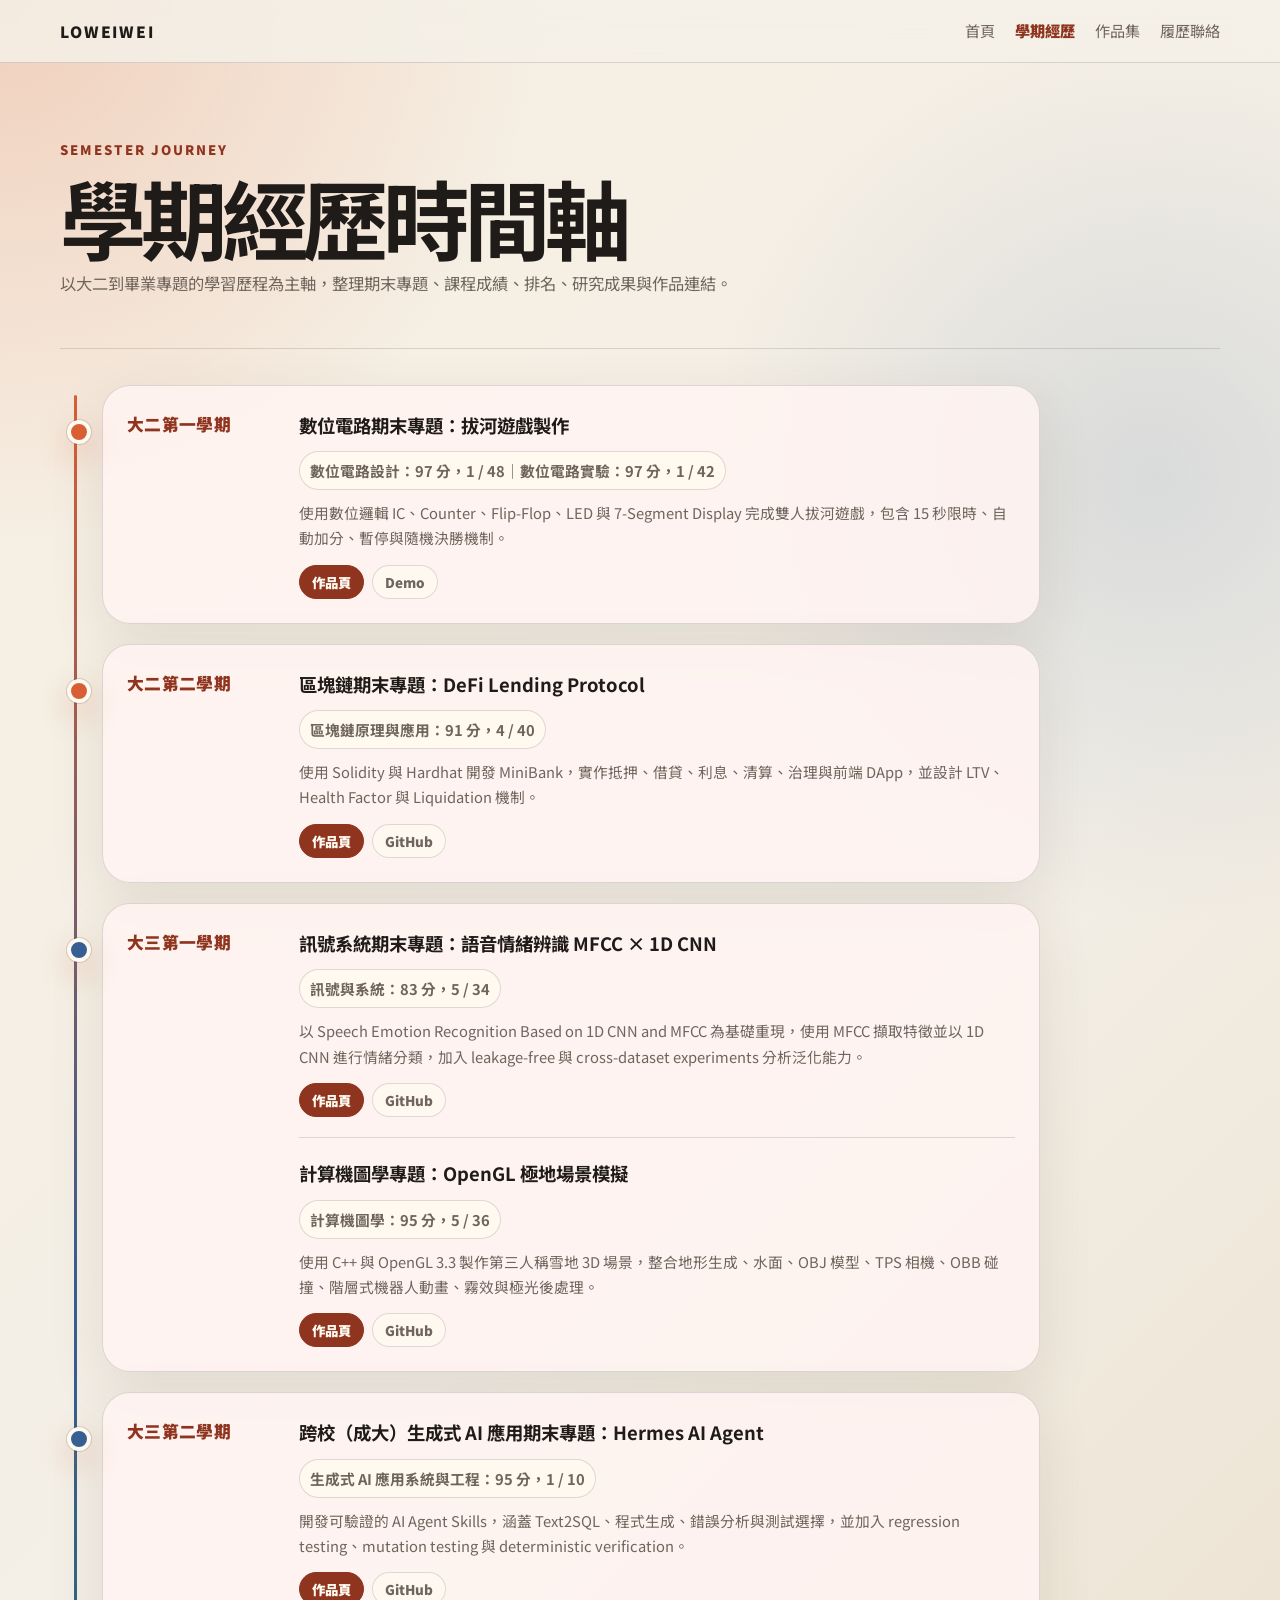
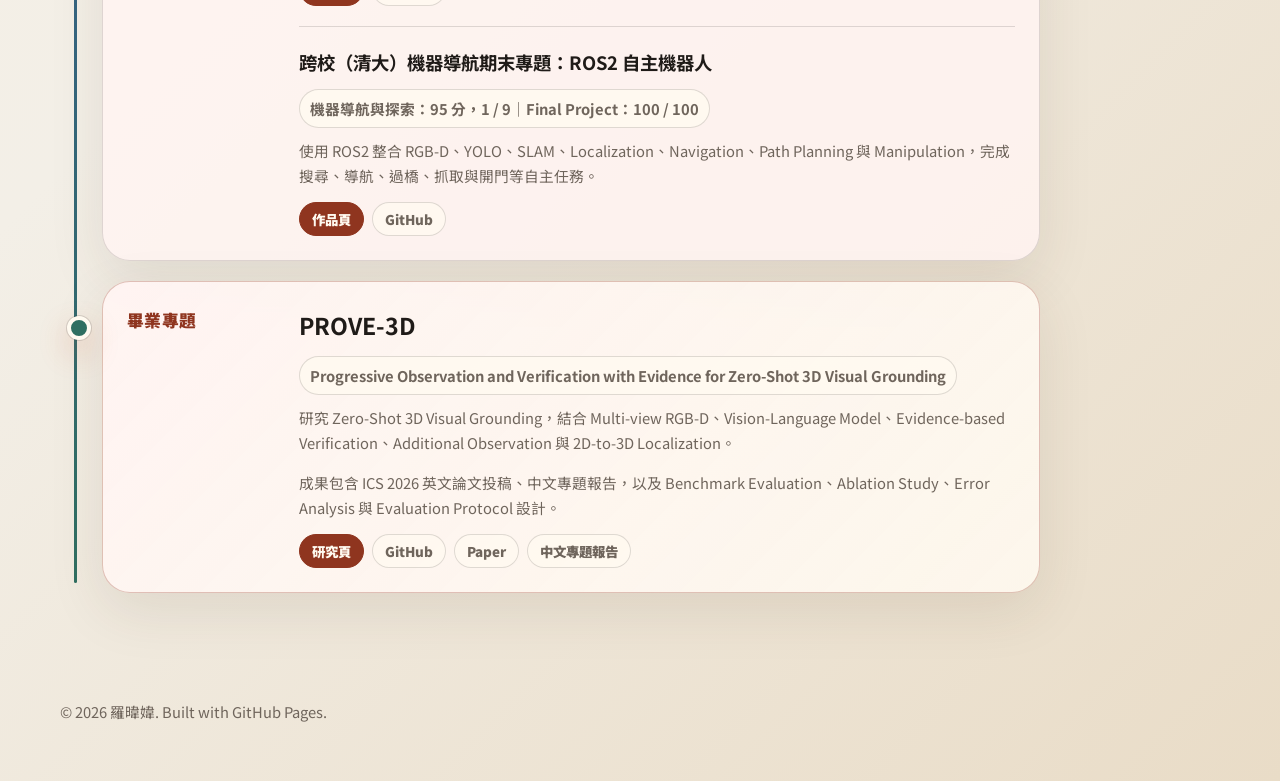
==== commit 6343709e: "Update homepage and journey links" ====
--- a/journey.html
+++ b/journey.html
@@ -42,7 +42,7 @@
               <p>使用數位邏輯 IC、Counter、Flip-Flop、LED 與 7-Segment Display 完成雙人拔河遊戲，包含 15 秒限時、自動加分、暫停與隨機決勝機制。</p>
               <div class="journey-actions">
                 <a href="project-digital-tug.html">作品頁</a>
-                <span>照片待補</span>
+                <a href="https://youtu.be/CQc4FMj3tbs?si=kOUZAQI_UqvlSvYY" target="_blank" rel="noreferrer">Demo</a>
               </div>
             </div>
           </article>
@@ -119,8 +119,9 @@
               <p>成果包含 ICS 2026 英文論文投稿、中文專題報告，以及 Benchmark Evaluation、Ablation Study、Error Analysis 與 Evaluation Protocol 設計。</p>
               <div class="journey-actions">
                 <a href="project-prove3d.html">研究頁</a>
-                <span>論文待補</span>
-                <span>圖片待補</span>
+                <a href="https://github.com/Min-FangChuang/PROVE-3D" target="_blank" rel="noreferrer">GitHub</a>
+                <a href="https://drive.google.com/file/d/1ngfcwk6IAwryxdVHKvfLvtcqUB0fge4p/view?usp=drive_link" target="_blank" rel="noreferrer">Paper</a>
+                <a href="https://drive.google.com/file/d/12PVFTL0T2lt_DgyWR_xtEayBKu8zF0x8/view" target="_blank" rel="noreferrer">中文專題報告</a>
               </div>
             </div>
           </article>
--- a/styles.css
+++ b/styles.css
@@ -329,6 +329,7 @@
 
 .quick-contact a {
   display: inline-flex;
+  gap: 5px;
   min-height: 38px;
   align-items: center;
   padding: 0 13px;
@@ -337,6 +338,10 @@
   background: rgba(255, 250, 240, 0.72);
   color: var(--muted);
   font-weight: 900;
+}
+
+.quick-contact span {
+  color: var(--accent-deep);
 }
 
 .quick-contact a:hover {
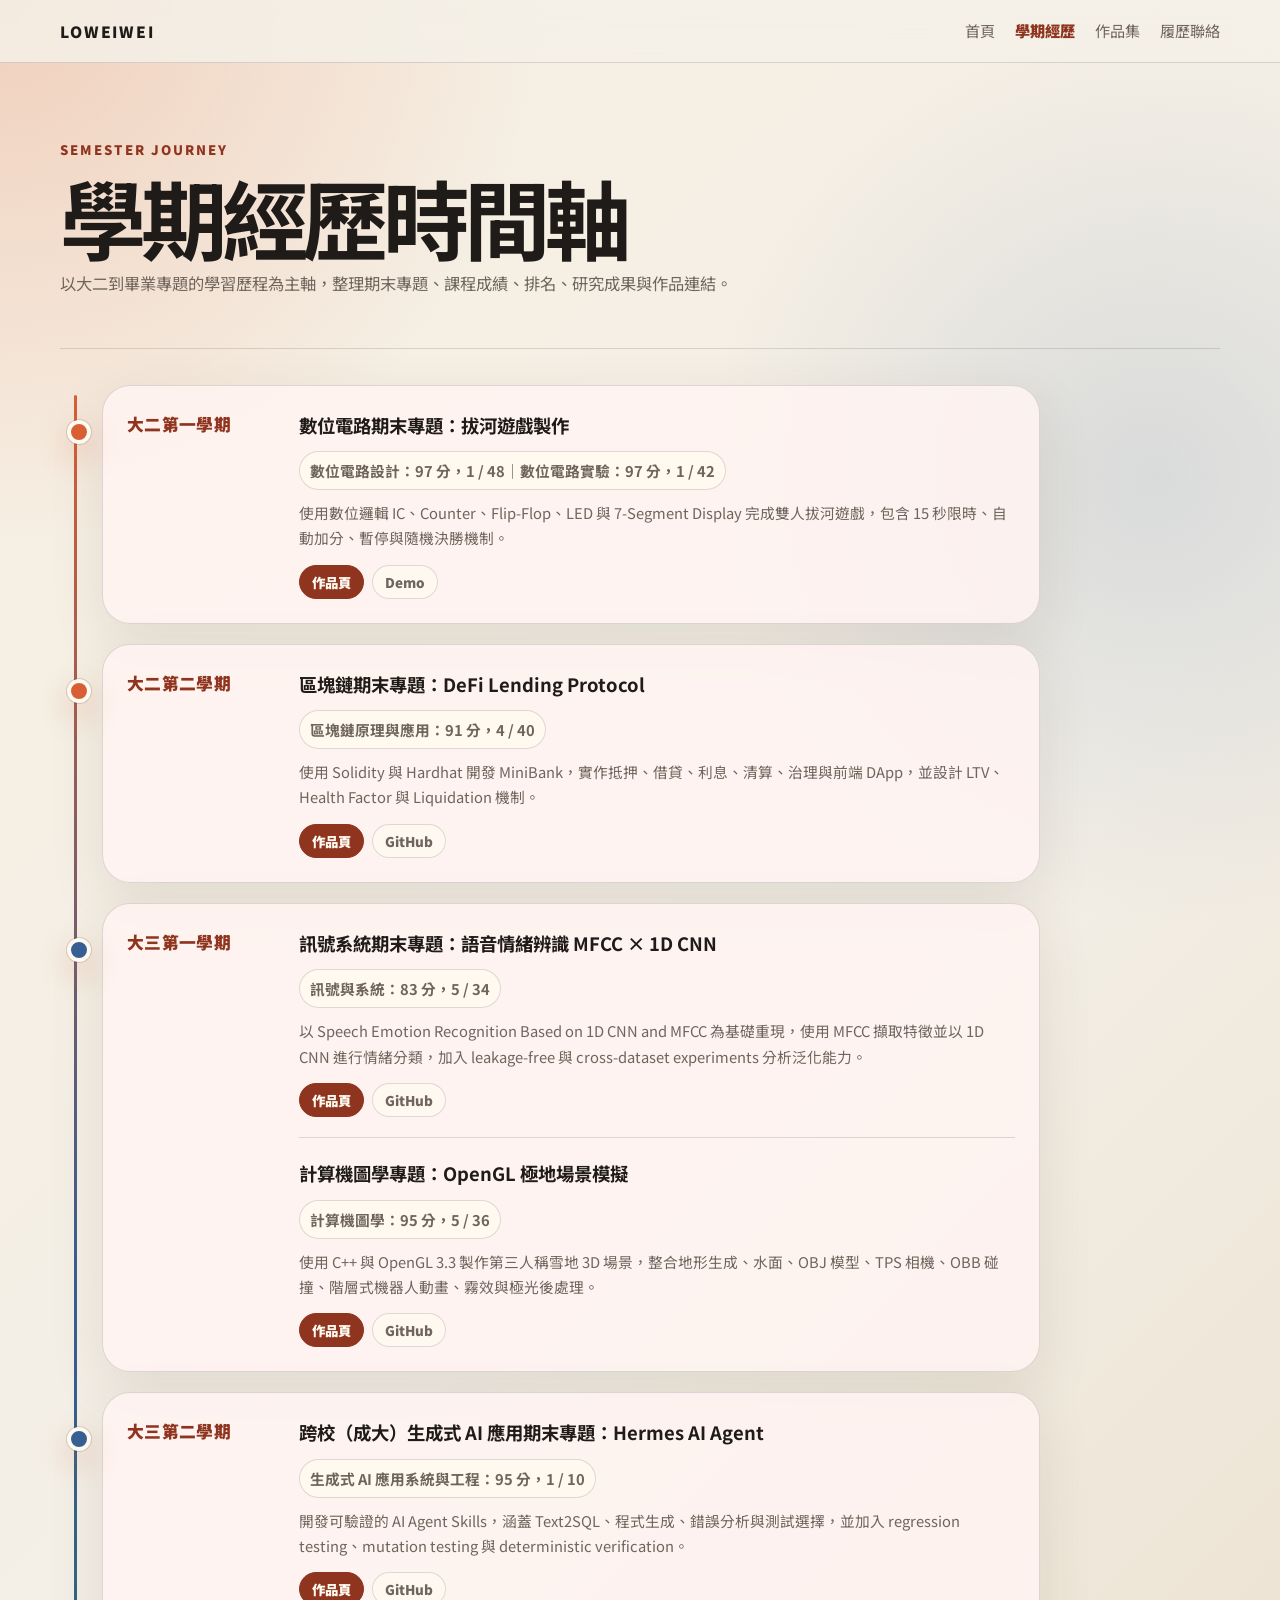
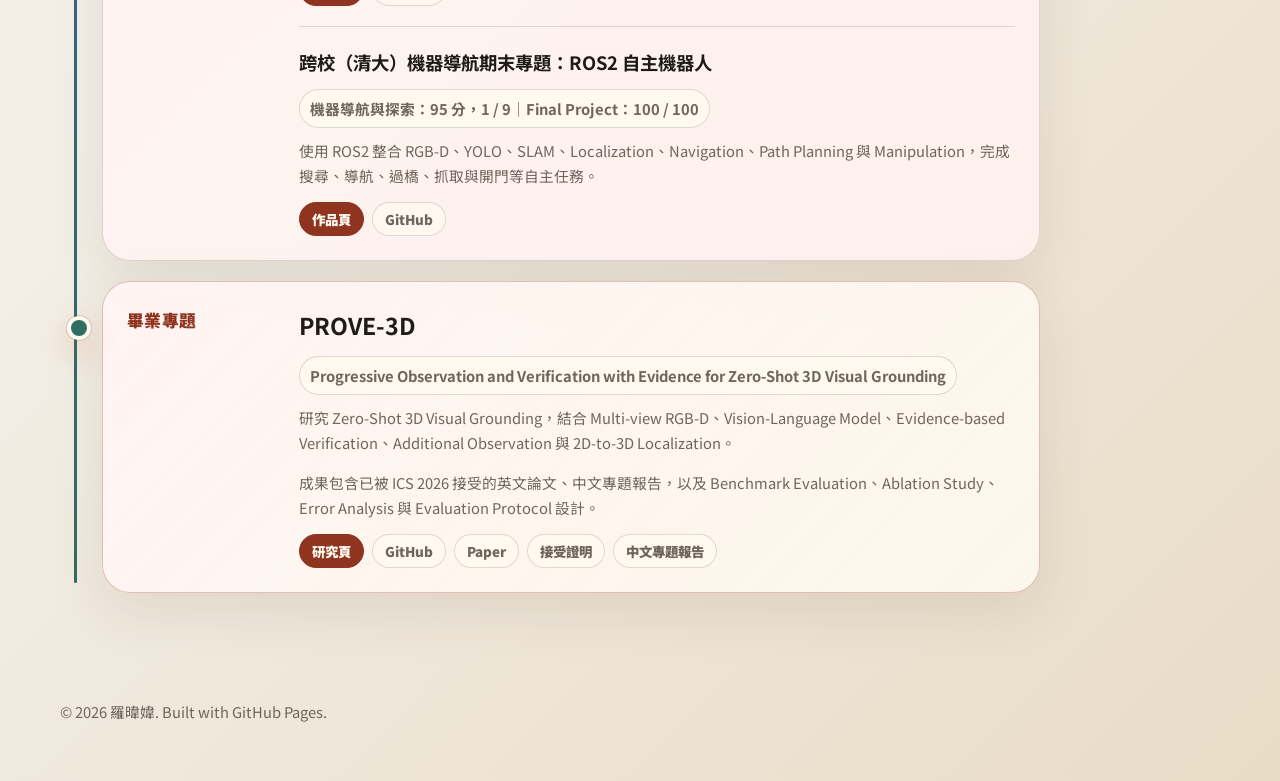
==== commit d021c38b: "Update ICS acceptance status" ====
--- a/journey.html
+++ b/journey.html
@@ -116,11 +116,12 @@
               <h3>PROVE-3D</h3>
               <p class="semester-result">Progressive Observation and Verification with Evidence for Zero-Shot 3D Visual Grounding</p>
               <p>研究 Zero-Shot 3D Visual Grounding，結合 Multi-view RGB-D、Vision-Language Model、Evidence-based Verification、Additional Observation 與 2D-to-3D Localization。</p>
-              <p>成果包含 ICS 2026 英文論文投稿、中文專題報告，以及 Benchmark Evaluation、Ablation Study、Error Analysis 與 Evaluation Protocol 設計。</p>
+              <p>成果包含已被 ICS 2026 接受的英文論文、中文專題報告，以及 Benchmark Evaluation、Ablation Study、Error Analysis 與 Evaluation Protocol 設計。</p>
               <div class="journey-actions">
                 <a href="project-prove3d.html">研究頁</a>
                 <a href="https://github.com/Min-FangChuang/PROVE-3D" target="_blank" rel="noreferrer">GitHub</a>
                 <a href="https://drive.google.com/file/d/1ngfcwk6IAwryxdVHKvfLvtcqUB0fge4p/view?usp=drive_link" target="_blank" rel="noreferrer">Paper</a>
+                <a href="https://drive.google.com/file/d/1r3w7lw7tEpj3B6_B9auu1UQtM6UDOMd5/view?usp=drive_link" target="_blank" rel="noreferrer">接受證明</a>
                 <a href="https://drive.google.com/file/d/12PVFTL0T2lt_DgyWR_xtEayBKu8zF0x8/view" target="_blank" rel="noreferrer">中文專題報告</a>
               </div>
             </div>
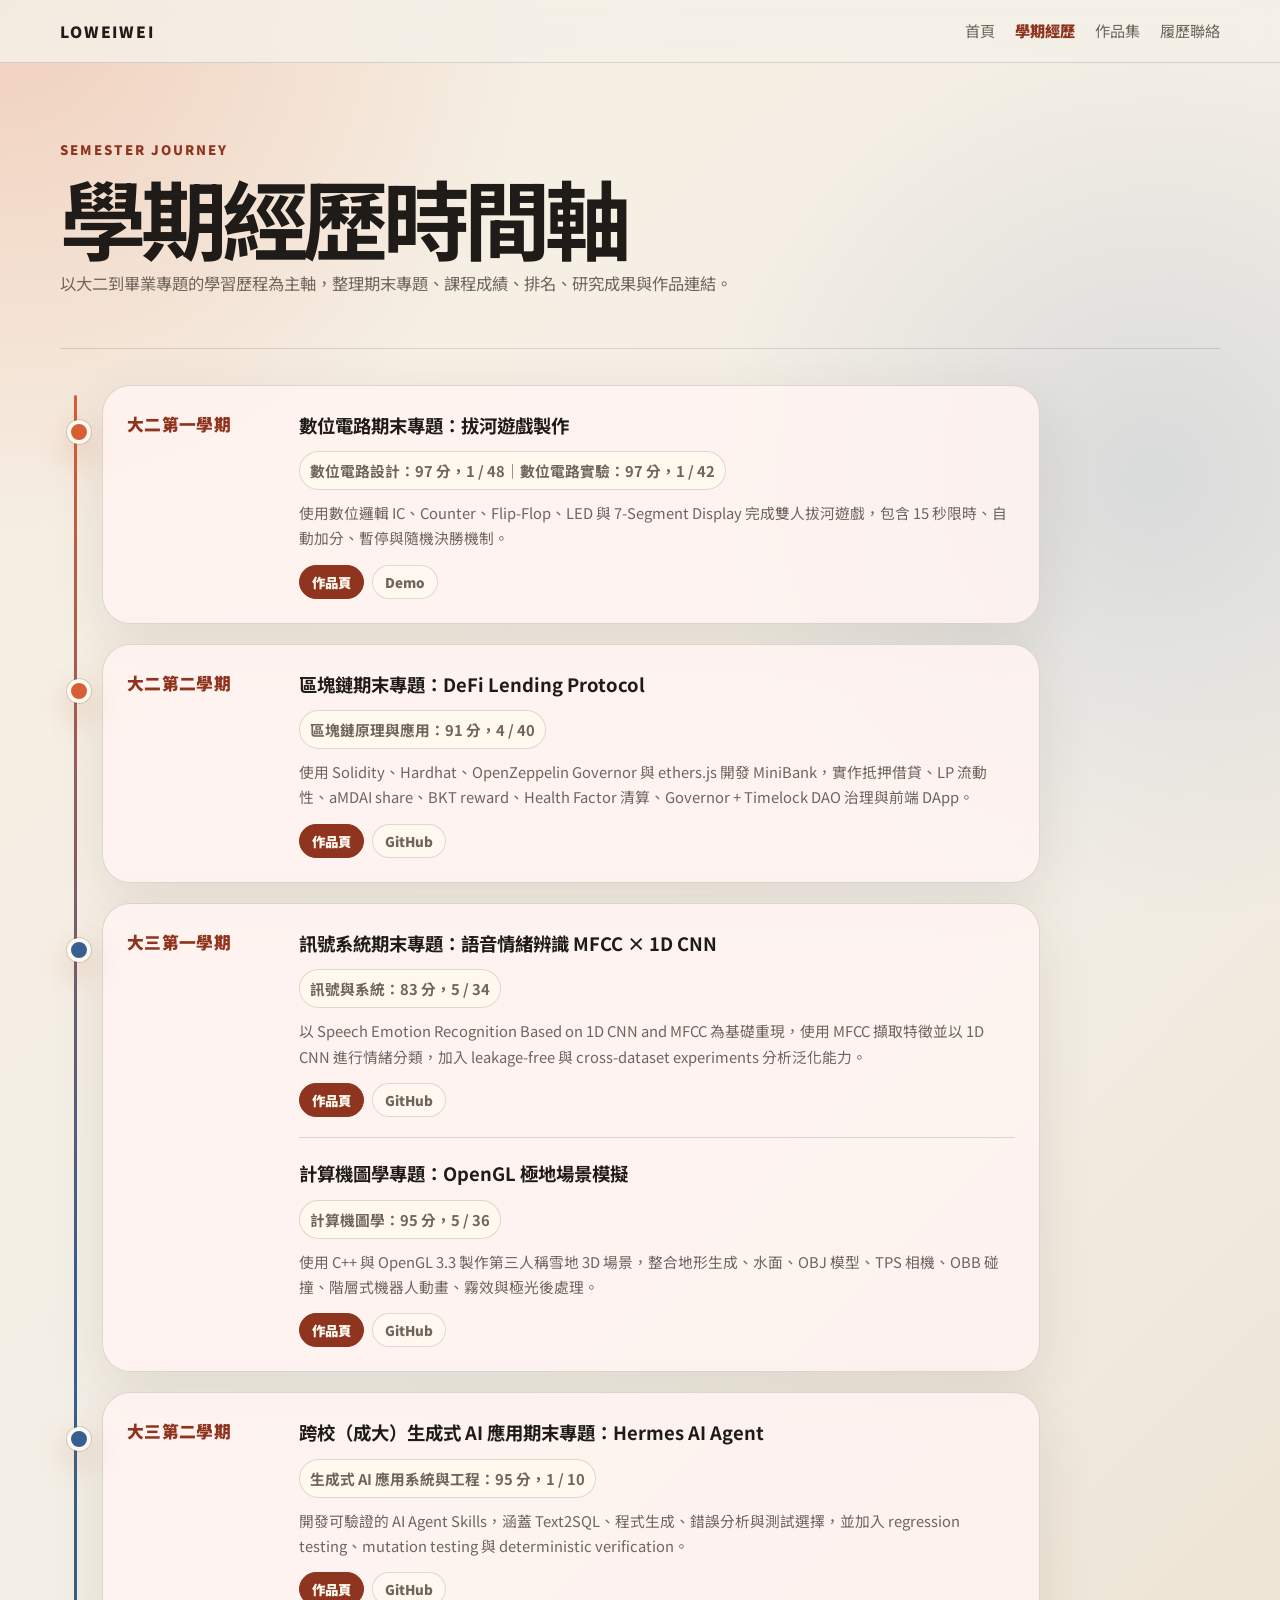
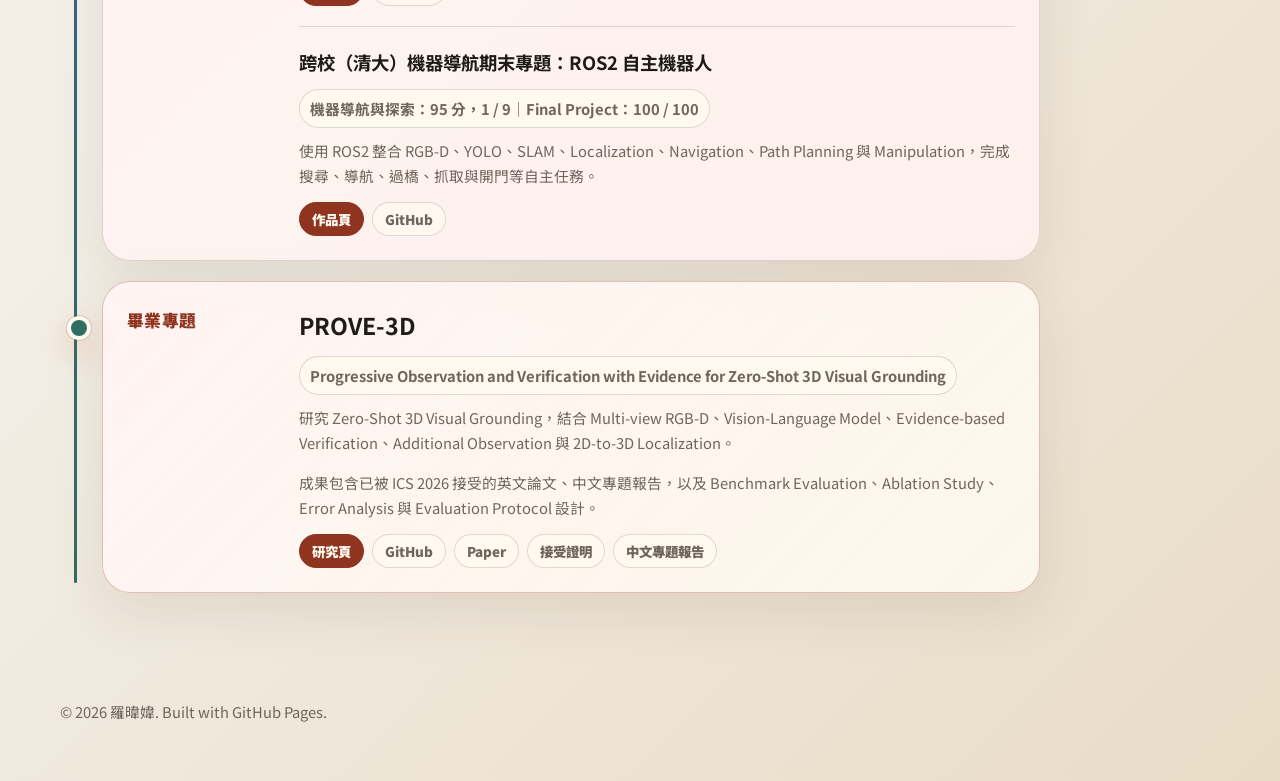
==== commit 6db30c8f: "Expand DeFi project details" ====
--- a/journey.html
+++ b/journey.html
@@ -52,7 +52,7 @@
             <div class="journey-content">
               <h3>區塊鏈期末專題：DeFi Lending Protocol</h3>
               <p class="semester-result">區塊鏈原理與應用：91 分，4 / 40</p>
-              <p>使用 Solidity 與 Hardhat 開發 MiniBank，實作抵押、借貸、利息、清算、治理與前端 DApp，並設計 LTV、Health Factor 與 Liquidation 機制。</p>
+              <p>使用 Solidity、Hardhat、OpenZeppelin Governor 與 ethers.js 開發 MiniBank，實作抵押借貸、LP 流動性、aMDAI share、BKT reward、Health Factor 清算、Governor + Timelock DAO 治理與前端 DApp。</p>
               <div class="journey-actions">
                 <a href="project-defi.html">作品頁</a>
                 <a href="https://github.com/loweiwei/decentralized-bank-dapp" target="_blank" rel="noreferrer">GitHub</a>
--- a/styles.css
+++ b/styles.css
@@ -2670,6 +2670,16 @@
   border-top: 1px solid var(--line);
 }
 
+.defi-section code {
+  padding: 2px 6px;
+  border-radius: 8px;
+  background: rgba(118, 88, 181, 0.12);
+  color: #4e337d;
+  font-family: "SFMono-Regular", Consolas, "Liberation Mono", monospace;
+  font-size: 0.9em;
+  font-weight: 800;
+}
+
 .defi-hero-visual {
   position: relative;
   min-height: 460px;
@@ -2843,6 +2853,75 @@
   gap: 16px;
 }
 
+.defi-tech-grid,
+.contract-module-grid,
+.defi-pipeline-grid,
+.defi-flow-detail-grid,
+.test-coverage-grid {
+  display: grid;
+  gap: 16px;
+}
+
+.contract-module-grid,
+.test-coverage-grid {
+  grid-template-columns: repeat(3, minmax(0, 1fr));
+}
+
+.defi-tech-grid {
+  grid-template-columns: repeat(4, minmax(0, 1fr));
+}
+
+.defi-pipeline-grid {
+  grid-template-columns: repeat(2, minmax(0, 1fr));
+}
+
+.defi-flow-detail-grid {
+  grid-template-columns: repeat(3, minmax(0, 1fr));
+}
+
+.defi-tech-grid article,
+.contract-module-grid article,
+.defi-pipeline-grid article,
+.defi-flow-detail-grid article,
+.test-coverage-grid article {
+  padding: 24px;
+  border: 1px solid var(--line);
+  border-radius: 26px;
+  background: var(--surface-soft);
+  box-shadow: 0 16px 48px rgba(69, 45, 25, 0.1);
+}
+
+.defi-tech-grid article > span {
+  display: inline-flex;
+  width: fit-content;
+  margin-bottom: 12px;
+  padding: 7px 11px;
+  border-radius: 999px;
+  background: rgba(118, 88, 181, 0.15);
+  color: #5b3b91;
+  font-size: 0.8rem;
+  font-weight: 900;
+}
+
+.defi-tech-grid p,
+.contract-module-grid p,
+.defi-pipeline-grid li,
+.defi-flow-detail-grid p,
+.test-coverage-grid p {
+  color: var(--muted);
+  font-size: 0.94rem;
+  line-height: 1.65;
+}
+
+.defi-pipeline-grid ol {
+  margin: 16px 0 0;
+  padding-left: 20px;
+}
+
+.defi-pipeline-grid li + li {
+  margin-top: 8px;
+}
+
 .asset-card-grid,
 .revenue-card-grid {
   grid-template-columns: repeat(4, minmax(0, 1fr));
@@ -2873,6 +2952,46 @@
 
 .concept-card-grid {
   grid-template-columns: repeat(2, minmax(0, 1fr));
+}
+
+.defi-parameter-table {
+  overflow-x: auto;
+  margin-top: 18px;
+  border: 1px solid var(--line);
+  border-radius: 24px;
+  background: rgba(255, 250, 240, 0.78);
+  box-shadow: 0 16px 48px rgba(69, 45, 25, 0.08);
+}
+
+.defi-parameter-table table {
+  width: 100%;
+  min-width: 760px;
+  border-collapse: collapse;
+}
+
+.defi-parameter-table th,
+.defi-parameter-table td {
+  padding: 16px;
+  border-bottom: 1px solid var(--line);
+  text-align: left;
+  vertical-align: top;
+}
+
+.defi-parameter-table th {
+  background: rgba(118, 88, 181, 0.13);
+  color: var(--text);
+  font-size: 0.88rem;
+  font-weight: 900;
+}
+
+.defi-parameter-table td {
+  color: var(--muted);
+  font-size: 0.92rem;
+  line-height: 1.55;
+}
+
+.defi-parameter-table tr:last-child td {
+  border-bottom: 0;
 }
 
 .formula-box,
@@ -2963,6 +3082,10 @@
   border: 1px solid rgba(196, 65, 65, 0.2);
   border-radius: 24px;
   background: rgba(196, 65, 65, 0.06);
+}
+
+.defi-flow-detail-grid {
+  margin-top: 16px;
 }
 
 .liquidation-flow strong {
@@ -4599,6 +4722,11 @@
   .learned-grid,
   .circuit-diagram-grid,
   .defi-architecture,
+  .defi-tech-grid,
+  .contract-module-grid,
+  .defi-pipeline-grid,
+  .defi-flow-detail-grid,
+  .test-coverage-grid,
   .asset-card-grid,
   .participant-grid,
   .concept-card-grid,
